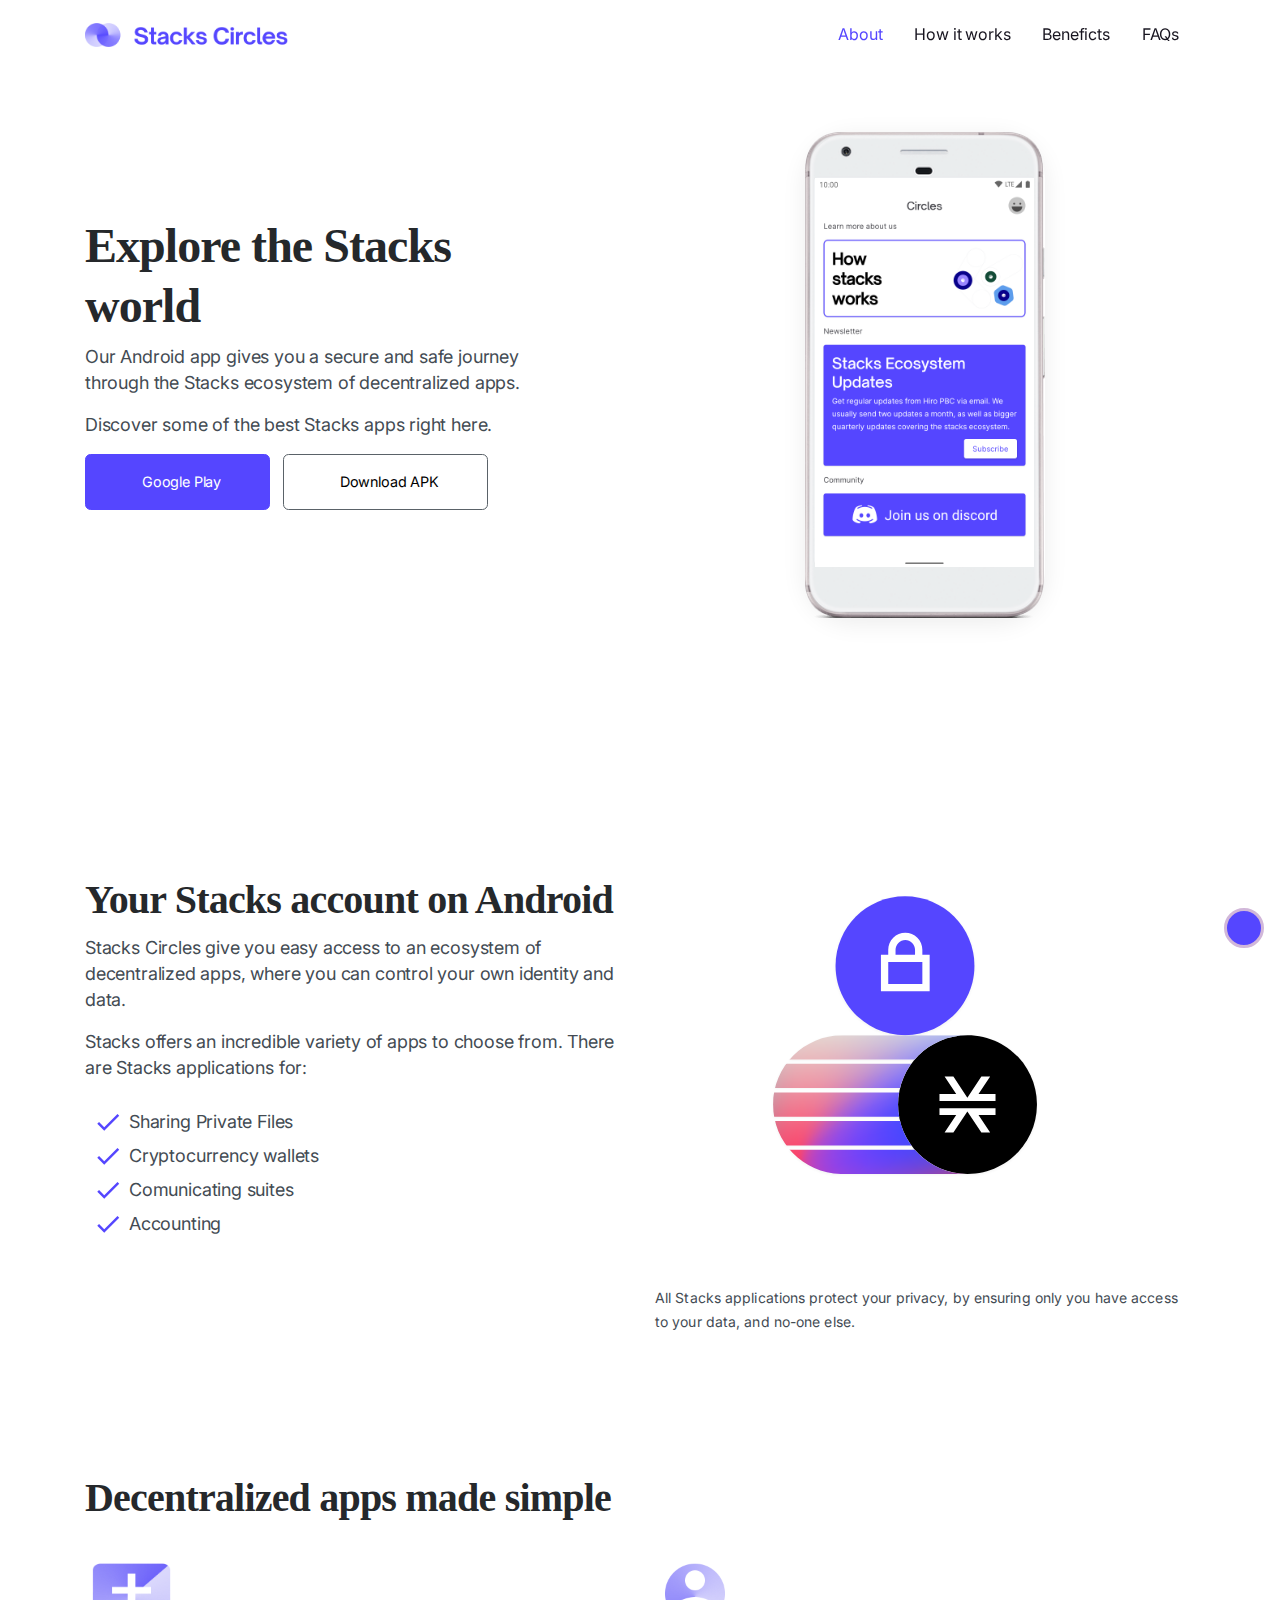
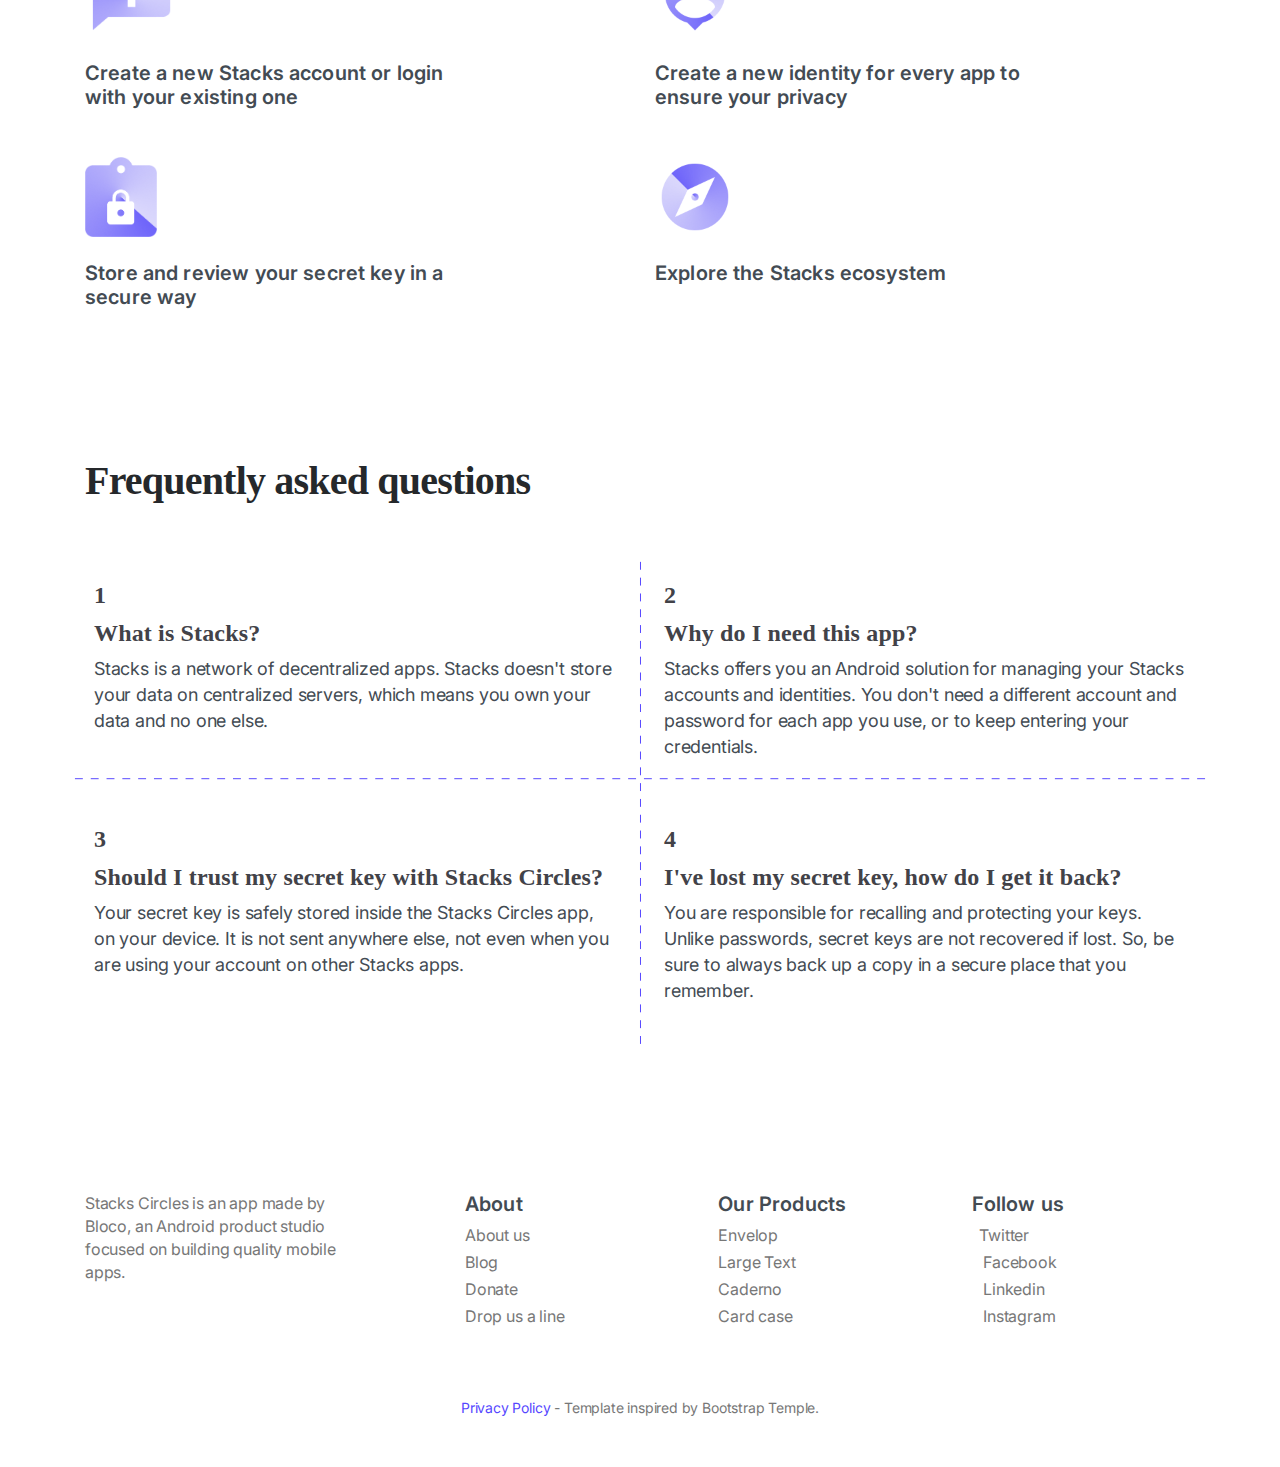
==== index.html @ b4b996fc "PR review" ====
<!DOCTYPE html>
<html>

<head>
  <meta charset="utf-8">
  <meta http-equiv="X-UA-Compatible" content="IE=edge">
  <title>Stacks Circles Android</title>
  <meta name="description" content="">
  <meta name="viewport" content="width=device-width, initial-scale=1">
  <meta name="robots" content="all,follow">

  <meta property="og:image" content="https://circles.bloco.io/img/icon.png">

  <!-- Bootstrap CSS-->
  <link rel="stylesheet" href="vendor/bootstrap/css/bootstrap.min.css">
  <!-- Fonts-->
  <link rel="stylesheet" media="screen" href="https://fontlibrary.org//face/open-sauce-one" type="text/css"/> 
  <link rel="stylesheet" href="https://fonts.googleapis.com/css?family=Inter:400,600,800&amp;display=swap">
  <!-- Device Mockup-->
  <link rel="stylesheet" href="css/device-mockups.css">
  <!-- theme stylesheet-->
  <link rel="stylesheet" href="css/style.violet.css" id="theme-stylesheet">
  <!-- Custom stylesheet - for your changes-->
  <link rel="stylesheet" href="css/custom.css">
  <!-- Favicon-->
  <link rel="shortcut icon" href="img/favicon.png">
  <!-- Tweaks for older IEs-->
  <!--[if lt IE 9]>
        <script src="https://oss.maxcdn.com/html5shiv/3.7.3/html5shiv.min.js"></script>
        <script src="https://oss.maxcdn.com/respond/1.4.2/respond.min.js"></script><![endif]-->
</head>

<body>
  <!-- navbar-->
  <header class="header">
    <nav class="navbar navbar-expand-lg fixed-top">
      <div class="container"><a class="navbar-brand" href="#"><img src="img/logo.png" alt="" width="220"></a>
        <button class="navbar-toggler navbar-toggler-right" type="button" data-toggle="collapse"
          data-target="#navbarSupportedContent" aria-controls="navbarSupportedContent" aria-expanded="false"
          aria-label="Toggle navigation"><i class="fas fa-bars"></i></button>
        <div class="collapse navbar-collapse" id="navbarSupportedContent">
          <ul class="navbar-nav ml-auto">
            <li class="nav-item"><a class="nav-link link-scroll active" href="#about">About<span
                  class="sr-only">(current)</span></a></li>
            <li class="nav-item"><a class="nav-link link-scroll" href="#how-it-works">How it works</a></li>
            <li class="nav-item"><a class="nav-link link-scroll" href="#benefits">Beneficts</a></li>
            <li class="nav-item"><a class="nav-link link-scroll" href="#faqs">FAQs</a></li>
          </ul>
        </div>
      </div>
    </nav>
  </header>
  <!-- Hero Section-->
  <section class="hero bg-top" id="about">
    <div class="container">
      <div class="row py-5">
        <div class="col-lg-5 align-self-center">
          <h1>Explore the Stacks world</h1>
          <p>Our Android app gives you a secure and safe journey through the Stacks ecosystem of decentralized apps.</p>
          <p>Discover some of the best Stacks apps right here.</p>
          <ul class="list-inline mb-3">
            <li class="list-inline-item mb-2">
              <a class="btn btn-primary btn-lg px-5" href="https://play.google.com/store/apps/details?id=io.bloco.circles"> <i class="fab fa-google-play mr-2"></i>Google Play</a>
            </li>
            <li class="list-inline-item mb-2">
              <a class="btn btn-secondary btn-lg px-5" href="https://github.com/blocoio/stacks-circles-app/releases"> <i class="fab fa-android mr-2"></i>Download APK</a>
            </li>
          </ul>
        </div>
        <div class="col-lg-6 ml-auto">
          <div class="device-wrapper mx-auto">
            <div class="device shadow" data-device="Pixel" data-orientation="portrait" data-color="white">
              <div class="screen">
                <img class="img-fluid" src="img/circles-screenshot.png" alt="App Screenshot">
              </div>
            </div>
          </div>
        </div>
      </div>
    </div>
  </section>
  <section class="bg-center" id="how-it-works">
    <div class="container">
      <div class="row align-items-center">
        <div class="col-lg-6">
          <h2>Your Stacks account on Android</h2>
          <p><a class="bodyLink" href="https://www.stacks.co/">Stacks</a> Circles give you easy access to an ecosystem of decentralized apps, where you can control your own identity and data.</p> 
          <p>Stacks offers an incredible variety of apps to choose from. There are Stacks applications for:</p>
          <ul class="list-check px-2 py-2">
            <li>Sharing Private Files</li>
            <li>Cryptocurrency wallets</li>
            <li>Comunicating suites</li>
            <li>Accounting</li>
          </ul>
        </div>
        <div class="col-lg-6 mb-5 mb-lg-0">
          <img src="img/metaverse-stacks.svg" alt="stacks ecosystem" class="stacks-metaverse">
          <p class="body3">All Stacks applications protect your privacy, by ensuring only you have access to your data, and no-one else.</p>
        </div>
      </div>
    </div>
  </section>
  <section class="bg-center" id="benefits">
    <div class="container">
      <div class="row align-items-center">
        <div class="col-lg-6 mb-5 mb-lg-0">
          <h2>Decentralized apps made simple</h2>
        </div>
      </div>
      <div class="row">
        <div class="col mb-4 mb-lg-0">
          <img src="img/add_account.png" alt="stacks ecosystem" height="80" class="mt-4">
          <h4 class="w-75 my-4 h5">Create a new Stacks account or login with your existing one</h4>
        </div>
        <div class="col mb-4 mb-lg-0">
          <img src="img/person_pin.png" alt="stacks ecosystem" height="80" class="mt-4">
          <h4 class="w-75 my-4 h5">Create a new identity for every app to ensure your privacy</h4>
        </div>
      </div>
      <div class="row">
        <div class="col mb-4 mb-lg-0">
          <img src="img/store.png" alt="stacks ecosystem" height="80" class="mt-4">
          <h4 class="w-75 my-4 h5">Store and review your secret key in a secure way</h4>
        </div>
        <div class="col mb-4 mb-lg-0">
          <img src="img/explore.png" alt="stacks ecosystem" height="80" class="mt-4">
          <h4 class="w-75 my-4 h5">Explore the Stacks ecosystem</h4>
        </div>
      </div>
    </div>
  </section>
  <section class="bg-center" id="faqs">
    <div class="container">
      <div class="row">
        <div class="col col-12">
          <h2 class="how-it-works__title mb-5">Frequently asked questions</h2>
        </div>
        <div class="how-it-works__text-container col-12">
          <div class="row">
            <div class="col-12 col-md-6  px-4 my-4">
              <h5 class="h4">1</h5>
              <h4>What is Stacks?</h4>
              <p>Stacks is a network of decentralized apps. Stacks doesn't store your data on centralized servers, which means you own your data and no one else.</p>
            </div>
            <div class="col-12 col-md-6 px-4 my-4">
              <h5 class="h4">2</h5>
              <h4>Why do I need this app?</h4>
              <p>Stacks offers you an Android solution for managing your Stacks accounts and identities. You don't need a different account and password for each app you use, or to keep entering your credentials.</p>
            </div>
            <div class="col-12 col-md-6 px-4 my-4">
              <h5 class="h4">3</h5>
              <h4>Should I trust my secret key with Stacks Circles?</h4>
              <p>Your secret key is safely stored inside the Stacks Circles app, on your device. It is not sent anywhere else, not even when you are using your account on other Stacks apps.</p>
            </div>
            <div class="col-12 col-md-6 px-4 my-4">
              <h5 class="h4">4</h5>
              <h4>I've lost my secret key, how do I get it back?</h4>
              <p> You are responsible for recalling and protecting your keys. Unlike passwords, secret keys are not recovered if lost. So, be sure to always back up a copy in a secure place that you remember.</p>
            </div>
          </div>
        </div>
      </div>
    </div>
  </section>

  <a class="scropll-top-btn" id="scrollTop" href="#"><i class="fas fa-long-arrow-alt-up"></i></a>

  <footer class="position-relative mt-5" id="contacts">
    <div class="container section-padding-y">
      <div class="row">
        <div class="col-12 col-md-3 mb-4 mb-lg-0">
          <p class="text-muted">Stacks Circles is an app made by Bloco, an Android product studio focused on building quality mobile apps.</p>
        </div>
        <div class="col-12 col-md offset-md-1 mb-4 mb-lg-0">
          <h3 class="h5 mb-2">About</h3>
          <div class="d-flex">
            <ul class="list-unstyled d-inline-block mr-4 mb-0">
              <li class="mb-1"><a class="footer-link" href="https://www.bloco.io">About us</a></li>
              <li class="mb-1"><a class="footer-link" href="https://www.bloco.io/blog">Blog</a></li>
              <li class="mb-1"><a class="footer-link" href="https://commerce.coinbase.com/checkout/43192612-1a84-4f79-8b2c-e8e9d4655c40">Donate</a></li>
              <li class="mb-1"><a class="footer-link" href="mailto:hello@bloco.io">Drop us a line</a></li>
            </ul>
          </div>
        </div>
        <div class="col-12 col-md mb-4 mb-lg-0">
          <h3 class="h5 mb-2">Our Products</h3>
          <div class="d-flex">
            <ul class="list-unstyled d-inline-block mr-4 mb-0">
              <li class="mb-1"><a class="footer-link" href="https://envelop.app/">Envelop</a></li>
              <li class="mb-1"><a class="footer-link" href="https://play.google.com/store/apps/details?id=io.bloco.largetext">Large Text</a></li>
              <li class="mb-1"><a class="footer-link" href="https://play.google.com/store/apps/details?id=com.cadernoapp">Caderno</a></li>
              <li class="mb-1"><a class="footer-link" href="https://play.google.com/store/apps/details?id=io.bloco.cardcase">Card case</a></li>
            </ul>
          </div>
        </div>
        <div class="col-12 col-md mb-4 mb-lg-0">
          <h3 class="h5 mb-2">Follow us</h3>
          <div class="d-flex">
            <ul class="list-unstyled mr-4 mb-0">
              <li class="mb-1"><a class="footer-link" href="https://twitter.com/blocoio"><i class="fab fa-twitter"></i>&nbsp;&nbsp;Twitter</a></li>
              <li class="mb-1"><a class="footer-link" href="https://www.facebook.com/bloco.io"><i class="fab fa-facebook"></i>&nbsp;&nbsp;&nbsp;Facebook</a></li>
              <li class="mb-1"><a class="footer-link" href="https://www.linkedin.com/company/bloco/"><i class="fab fa-linkedin"></i>&nbsp;&nbsp;&nbsp;Linkedin</a></li>
              <li class="mb-1"><a class="footer-link" href="https://www.instagram.com/bloco.io/"><i class="fab fa-instagram"></i>&nbsp;&nbsp;&nbsp;Instagram</a></li>
            </ul>
          </div>
        </div>
      </div>
    </div>
    <div class="copyrights">
      <div class="container text-center py-4">
        <p class="mb-0 text-muted text-sm">
          <a href="privacy">Privacy Policy</a> - Template inspired by <a
            href="https://bootstraptemple.com" class="text-reset">Bootstrap Temple</a>.
          </p>
      </div>
    </div>
  </footer>
  <!-- JavaScript files-->
  <script src="vendor/jquery/jquery.min.js"></script>
  <script src="vendor/bootstrap/js/bootstrap.bundle.min.js"></script>
  <script src="vendor/owl.carousel2/owl.carousel.min.js"></script>
  <script src="vendor/modal-video/js/modal-video.js"></script>
  <script src="js/front.js"></script>
  <!-- FontAwesome CSS - loading as last, so it doesn't block rendering-->
  <link rel="stylesheet" href="https://use.fontawesome.com/releases/v5.7.1/css/all.css"
    integrity="sha384-fnmOCqbTlWIlj8LyTjo7mOUStjsKC4pOpQbqyi7RrhN7udi9RwhKkMHpvLbHG9Sr" crossorigin="anonymous">
</body>

</html>
---- css/device-mockups.css ----
/*!
 * html5-device-mockups (https://github.com/pixelsign/html5-device-mockups)
 * Copyright 2013 - 2018 pixelsign
 * Licensed under MIT (https://github.com/pixelsign/html5-device-mockups/blob/master/LICENSE.txt)
 * Last Build: Thu Dec 20 2018 14:05:50
 */
.device-wrapper {
  max-width: 300px;
  width: 100%; }

.device {
  position: relative;
  background-size: cover; }
  .device::after {
    position: absolute;
    background-size: cover;
    width: 100%;
    height: 100%;
    pointer-events: none; }
  .device .screen {
    position: absolute;
    background-size: cover;
    pointer-events: auto; }
  .device .button {
    position: absolute;
    cursor: pointer; }



.device[data-device="Pixel"][data-orientation="portrait"][data-color="white"] {
  padding-bottom: 202.620087336%; }
  .device[data-device="Pixel"][data-orientation="portrait"][data-color="white"] .screen {
    top: 9.6982758621%;
    left: 4.3668122271%;
    width: 90.3930131004%;
    height: 78.6637931034%; }
  .device[data-device="Pixel"][data-orientation="portrait"][data-color="white"]::after {
    content: '';
    background-image: url(../img/device-mockups/Pixel/portrait_white.png);
    z-index: -1; }
  .device[data-device="Pixel"][data-orientation="portrait"][data-color="white"] .button {
    top: 90.5172413793%;
    left: 44.9781659389%;
    width: 11.3537117904%;
    height: 4.3103448276%; }

.device[data-device="Pixel"][data-orientation="portrait"][data-color="black"] {
  padding-bottom: 202.620087336%; }
  .device[data-device="Pixel"][data-orientation="portrait"][data-color="black"] .screen {
    top: 9.6982758621%;
    left: 4.3668122271%;
    width: 90.3930131004%;
    height: 78.6637931034%; }
  .device[data-device="Pixel"][data-orientation="portrait"][data-color="black"]::after {
    content: '';
    background-image: url(../img/device-mockups/Pixel/portrait_black.png);
    z-index: -1; }
  .device[data-device="Pixel"][data-orientation="portrait"][data-color="black"] .button {
    top: 90.5172413793%;
    left: 44.9781659389%;
    width: 11.3537117904%;
    height: 4.3103448276%; }
---- css/style.violet.css ----
/*
=========================================
=========================================

   Nova | Bootstrap app landing

=========================================
========================================= */
/*
* ===================================================
*    Custom Bootstrapious Utils
* ===================================================
*/
/*
   Icons
   ------------------------
*/
.icon-sm {
  width: 40px !important;
  height: 40px !important;
}

.icon-md {
  width: 60px !important;
  height: 60px !important;
}

.icon-lg {
  width: 80px !important;
  height: 80px !important;
}

.icon-xl {
  width: 120px !important;
  height: 120px !important;
}

/*
   Text utils
   ------------------------
*/
.text-uppercase {
  text-transform: uppercase;
  letter-spacing: 0.1em;
  letter-spacing: .1em;
}

.text-sm {
  font-size: 0.875rem;
}

.text-base {
  font-size: 1rem;
}

.text-lg {
  font-size: 1.25rem;
}

.text-shadow {
  text-shadow: 2px 2px 2px rgba(0, 0, 0, 0.1);
}

.text-shadow-primary {
  text-shadow: 2px 2px 2px rgba(144, 85, 162, 0.1);
}

.text-decoration-underline {
  text-decoration: underline;
}

.text-inherit {
  color: inherit;
}

/*
    Rounded corners - lg, sm
   ------------------------
*/
.rounded-lg {
  border-radius: 0.85rem !important;
}

.rounded-sm {
  border-radius: 0.2rem;
}

.rounded-xl {
  border-radius: 10rem;
}

/*
    Responsive borders - border-[breakpoint]
   ------------------------
*/
/*
    Opacity helpers - .opacity-[1-9]
    ------------------------
*/
.opacity-1 {
  opacity: 0.1;
}

.opacity-2 {
  opacity: 0.2;
}

.opacity-3 {
  opacity: 0.3;
}

.opacity-4 {
  opacity: 0.4;
}

.opacity-5 {
  opacity: 0.5;
}

.opacity-6 {
  opacity: 0.6;
}

.opacity-7 {
  opacity: 0.7;
}

.opacity-8 {
  opacity: 0.8;
}

.opacity-9 {
  opacity: 0.9;
}

.opacity-10 {
  opacity: 1;
}

/*
    Z-index helpers - .z-index-[10-50]
    ------------------------
*/
.z-index-10 {
  z-index: 10;
}

.z-index-20 {
  z-index: 20;
}

.z-index-30 {
  z-index: 30;
}

.z-index-40 {
  z-index: 40;
}

.z-index-50 {
  z-index: 50;
}

/*
     Letter spacing helpers - .letter-spacing-[0-5]
    ------------------------
*/
.letter-spacing-0 {
  letter-spacing: 0 !important;
}

.letter-spacing-1 {
  letter-spacing: 0.1em;
}

.letter-spacing-2 {
  letter-spacing: 0.2em;
}

.letter-spacing-3 {
  letter-spacing: 0.3em;
}

.letter-spacing-4 {
  letter-spacing: 0.4em;
}

.letter-spacing-5 {
  letter-spacing: 0.5em;
}

/*
     Colours and backgrounds
    ------------------------
*/
.text-hover-primary {
  transition: all 0.2s ease-in-out;
}

.text-hover-primary:focus, .text-hover-primary:hover {
  color: #5546FF !important;
}

a.text-hover-primary {
  transition: all 0.2s ease-in-out;
}

a.text-hover-primary:focus, a.text-hover-primary:hover {
  color: #5546FF !important;
}

.bg-primary-light {
  background-color: #f2ebf4;
}

.border-primary {
  border-color: #5546FF !important;
}

.text-hover-secondary {
  transition: all 0.2s ease-in-out;
}

.text-hover-secondary:focus, .text-hover-secondary:hover {
  color: #6c757d !important;
}

a.text-hover-secondary {
  transition: all 0.2s ease-in-out;
}

a.text-hover-secondary:focus, a.text-hover-secondary:hover {
  color: #6c757d !important;
}

.bg-secondary-light {
  background-color: #edeeef;
}

.border-secondary {
  border-color: #6c757d !important;
}

.text-hover-success {
  transition: all 0.2s ease-in-out;
}

.text-hover-success:focus, .text-hover-success:hover {
  color: #28a745 !important;
}

a.text-hover-success {
  transition: all 0.2s ease-in-out;
}

a.text-hover-success:focus, a.text-hover-success:hover {
  color: #28a745 !important;
}

.bg-success-light {
  background-color: #e5f4e9;
}

.border-success {
  border-color: #28a745 !important;
}

.text-hover-info {
  transition: all 0.2s ease-in-out;
}

.text-hover-info:focus, .text-hover-info:hover {
  color: #17a2b8 !important;
}

a.text-hover-info {
  transition: all 0.2s ease-in-out;
}

a.text-hover-info:focus, a.text-hover-info:hover {
  color: #17a2b8 !important;
}

.bg-info-light {
  background-color: #e3f4f6;
}

.border-info {
  border-color: #17a2b8 !important;
}

.text-hover-warning {
  transition: all 0.2s ease-in-out;
}

.text-hover-warning:focus, .text-hover-warning:hover {
  color: #ffc107 !important;
}

a.text-hover-warning {
  transition: all 0.2s ease-in-out;
}

a.text-hover-warning:focus, a.text-hover-warning:hover {
  color: #ffc107 !important;
}

.bg-warning-light {
  background-color: #fff8e1;
}

.border-warning {
  border-color: #ffc107 !important;
}

.text-hover-danger {
  transition: all 0.2s ease-in-out;
}

.text-hover-danger:focus, .text-hover-danger:hover {
  color: #dc3545 !important;
}

a.text-hover-danger {
  transition: all 0.2s ease-in-out;
}

a.text-hover-danger:focus, a.text-hover-danger:hover {
  color: #dc3545 !important;
}

.bg-danger-light {
  background-color: #fbe7e9;
}

.border-danger {
  border-color: #dc3545 !important;
}

.text-hover-light {
  transition: all 0.2s ease-in-out;
}

.text-hover-light:focus, .text-hover-light:hover {
  color: #F7FAFF !important;
}

a.text-hover-light {
  transition: all 0.2s ease-in-out;
}

a.text-hover-light:focus, a.text-hover-light:hover {
  color: #F7FAFF !important;
}

.bg-light-light {
  background-color: #fefeff;
}

.border-light {
  border-color: #F7FAFF !important;
}

.text-hover-dark {
  transition: all 0.2s ease-in-out;
}

.text-hover-dark:focus, .text-hover-dark:hover {
  color: #343a40 !important;
}

a.text-hover-dark {
  transition: all 0.2s ease-in-out;
}

a.text-hover-dark:focus, a.text-hover-dark:hover {
  color: #343a40 !important;
}

.bg-dark-light {
  background-color: #e7e7e8;
}

.border-dark {
  border-color: #343a40 !important;
}

.bg-gray-100 {
  background: #F7FAFF !important;
}

.text-gray-100 {
  color: #F7FAFF;
}

.bg-gray-200 {
  background: #e9ecef !important;
}

.text-gray-200 {
  color: #e9ecef;
}

.bg-gray-300 {
  background: #dee2e6 !important;
}

.text-gray-300 {
  color: #dee2e6;
}

.bg-gray-400 {
  background: #ced4da !important;
}

.text-gray-400 {
  color: #ced4da;
}

.bg-gray-500 {
  background: #adb5bd !important;
}

.text-gray-500 {
  color: #adb5bd;
}

.bg-gray-600 {
  background: #6c757d !important;
}

.text-gray-600 {
  color: #6c757d;
}

.bg-gray-700 {
  background: #495057 !important;
}

.text-gray-700 {
  color: #495057;
}

.bg-gray-800 {
  background: #343a40 !important;
}

.text-gray-800 {
  color: #343a40;
}

.bg-gray-900 {
  background: #212529 !important;
}

.text-gray-900 {
  color: #212529;
}

.badge-primary-light {
  color: #5546FF;
  background-color: #f2ebf4;
}

.badge-secondary-light {
  color: #6c757d;
  background-color: #edeeef;
}

.badge-success-light {
  color: #28a745;
  background-color: #e5f4e9;
}

.badge-info-light {
  color: #17a2b8;
  background-color: #e3f4f6;
}

.badge-warning-light {
  color: #ffc107;
  background-color: #fff8e1;
}

.badge-danger-light {
  color: #dc3545;
  background-color: #fbe7e9;
}

.badge-light-light {
  color: #F7FAFF;
  background-color: #fefeff;
}

.badge-dark-light {
  color: #343a40;
  background-color: #e7e7e8;
}

/*
     Transparent overlays
    ------------------------
*/
.overlay-content {
  position: relative;
  z-index: 20;
}

@media (min-width: 576px) {
  .light-overlay-sm,
  .overlay-hover-light-sm {
    position: relative;
  }
  .light-overlay-sm::after,
  .overlay-hover-light-sm::after {
    position: absolute;
    top: 0;
    left: 0;
    width: 100%;
    height: 100%;
    content: ' ';
    background: #fff;
  }
}

@media (min-width: 576px) {
  .overlay-hover-light-sm::after {
    transition: opacity 0.15s linear;
    opacity: 0;
  }
}

@media (min-width: 576px) {
  .light-overlay-sm::after,
  .overlay-hover-light-sm:hover::after {
    opacity: .4;
  }
}

@media (min-width: 576px) {
  .light-overlay-sm-0::after,
  .overlay-hover-light-sm-0:hover::after {
    display: none;
  }
}

.dark-overlay-sm {
  position: relative;
}

@media (min-width: 576px) {
  .dark-overlay-sm::after {
    position: absolute;
    top: 0;
    left: 0;
    width: 100%;
    height: 100%;
    content: ' ';
    opacity: .4;
    background: #000;
  }
}

@media (min-width: 576px) {
  .dark-overlay-sm-0::after {
    display: none;
  }
}

@media (min-width: 768px) {
  .light-overlay-md,
  .overlay-hover-light-md {
    position: relative;
  }
  .light-overlay-md::after,
  .overlay-hover-light-md::after {
    position: absolute;
    top: 0;
    left: 0;
    width: 100%;
    height: 100%;
    content: ' ';
    background: #fff;
  }
}

@media (min-width: 768px) {
  .overlay-hover-light-md::after {
    transition: opacity 0.15s linear;
    opacity: 0;
  }
}

@media (min-width: 768px) {
  .light-overlay-md::after,
  .overlay-hover-light-md:hover::after {
    opacity: .4;
  }
}

@media (min-width: 768px) {
  .light-overlay-md-0::after,
  .overlay-hover-light-md-0:hover::after {
    display: none;
  }
}

.dark-overlay-md {
  position: relative;
}

@media (min-width: 768px) {
  .dark-overlay-md::after {
    position: absolute;
    top: 0;
    left: 0;
    width: 100%;
    height: 100%;
    content: ' ';
    opacity: .4;
    background: #000;
  }
}

@media (min-width: 768px) {
  .dark-overlay-md-0::after {
    display: none;
  }
}

@media (min-width: 992px) {
  .light-overlay-lg,
  .overlay-hover-light-lg {
    position: relative;
  }
  .light-overlay-lg::after,
  .overlay-hover-light-lg::after {
    position: absolute;
    top: 0;
    left: 0;
    width: 100%;
    height: 100%;
    content: ' ';
    background: #fff;
  }
}

@media (min-width: 992px) {
  .overlay-hover-light-lg::after {
    transition: opacity 0.15s linear;
    opacity: 0;
  }
}

@media (min-width: 992px) {
  .light-overlay-lg::after,
  .overlay-hover-light-lg:hover::after {
    opacity: .4;
  }
}

@media (min-width: 992px) {
  .light-overlay-lg-0::after,
  .overlay-hover-light-lg-0:hover::after {
    display: none;
  }
}

.dark-overlay-lg {
  position: relative;
}

@media (min-width: 992px) {
  .dark-overlay-lg::after {
    position: absolute;
    top: 0;
    left: 0;
    width: 100%;
    height: 100%;
    content: ' ';
    opacity: .4;
    background: #000;
  }
}

@media (min-width: 992px) {
  .dark-overlay-lg-0::after {
    display: none;
  }
}

@media (min-width: 1200px) {
  .light-overlay-xl,
  .overlay-hover-light-xl {
    position: relative;
  }
  .light-overlay-xl::after,
  .overlay-hover-light-xl::after {
    position: absolute;
    top: 0;
    left: 0;
    width: 100%;
    height: 100%;
    content: ' ';
    background: #fff;
  }
}

@media (min-width: 1200px) {
  .overlay-hover-light-xl::after {
    transition: opacity 0.15s linear;
    opacity: 0;
  }
}

@media (min-width: 1200px) {
  .light-overlay-xl::after,
  .overlay-hover-light-xl:hover::after {
    opacity: .4;
  }
}

@media (min-width: 1200px) {
  .light-overlay-xl-0::after,
  .overlay-hover-light-xl-0:hover::after {
    display: none;
  }
}

.dark-overlay-xl {
  position: relative;
}

@media (min-width: 1200px) {
  .dark-overlay-xl::after {
    position: absolute;
    top: 0;
    left: 0;
    width: 100%;
    height: 100%;
    content: ' ';
    opacity: .4;
    background: #000;
  }
}

@media (min-width: 1200px) {
  .dark-overlay-xl-0::after {
    display: none;
  }
}

.light-overlay,
.overlay-hover-light {
  position: relative;
}

.light-overlay::after,
.overlay-hover-light::after {
  position: absolute;
  top: 0;
  left: 0;
  width: 100%;
  height: 100%;
  content: ' ';
  background: #fff;
}

.overlay-hover-light::after {
  transition: opacity 0.15s linear;
  opacity: 0;
}

.light-overlay::after,
.overlay-hover-light:hover::after {
  opacity: .4;
}

.light-overlay-0::after,
.overlay-hover-light-0:hover::after {
  display: none;
}

.dark-overlay {
  position: relative;
}

.dark-overlay::after {
  position: absolute;
  top: 0;
  left: 0;
  width: 100%;
  height: 100%;
  content: ' ';
  opacity: .4;
  background: #000;
}

.dark-overlay-0::after {
  display: none;
}

/*
     Other
    ------------------------
*/
.overflow-visible {
  overflow: visible !important;
}

.shadow-0 {
  box-shadow: none !important;
}

.text-small {
  font-size: 0.85rem !important;
}

.text-lg {
  font-size: 3.5rem !important;
}

.text-gray {
  color: #b4b4b4 !important;
}

.text-muted {
  color: #777 !important;
}

.border-gray {
  border-color: #eee !important;
}

.index-forward {
  z-index: 99;
  position: relative;
}

.bg-cover {
  background-size: cover !important;
}

.bg-center {
  margin-bottom: 50px;
}

.bg-top {
  background-position: top center !important;
}

.bg-bottom {
  background-position: bottom center !important;
}

.line-height-sm {
  line-height: 1.3 !important;
}

.dotted-separator {
  border-top: 2px dotted rgba(0, 0, 0, 0.2);
}

.font-weight-light {
  font-weight: 400 !important;
}

.font-weight-normal {
  font-weight: 600 !important;
}

.font-weight-bold {
  font-weight: 800 !important;
}

.accordion .card {
  border: none;
}

.accordion .card-header {
  background: #fff;
  border: none;
}

.accordion .card .btn-link {
  width: 100%;
  text-decoration: none;
  color: #333;
  text-align: left;
}

.accordion .card .btn-link:focus {
  box-shadow: none;
}

.border-md {
  border-width: 2px !important;
}

.border-lg {
  border-width: 4px !important;
}

.lined {
  display: inline-block;
  position: relative;
  padding-bottom: 0.7rem;
}

.lined::before {
  content: '';
  display: block;
  position: absolute;
  bottom: 0;
  left: 0;
  width: 3rem;
  height: 2px;
  background: #5546FF;
}

.lined::after {
  content: '';
  display: block;
  position: absolute;
  bottom: 0;
  left: 3.3rem;
  width: 0.7rem;
  height: 2px;
  background: #5546FF;
}

.lined-center::before {
  left: calc(50% - 1.65rem);
}

.lined-center::after {
  left: calc(50% + 1.65rem);
}

input.text-white::-webkit-input-placeholder {
  color: #fff;
}

input.text-white::-moz-placeholder {
  color: #fff;
}

input.text-white:-ms-input-placeholder {
  color: #fff;
}

input.text-white::-ms-input-placeholder {
  color: #fff;
}

input.text-white::placeholder {
  color: #fff;
}

.bg-none {
  background: none !important;
}

.text-shadow {
  text-transform: 1px 1px 0 rgba(0, 0, 0, 0.3);
}

/*
* ===================================================
*    Custom Orion Icons
* ===================================================
*/
.svg-icon {
  width: 32px;
  height: 32px;
  vertical-align: text-bottom;
  stroke: currentColor;
  stroke-width: 3;
  --layer1: currentColor;
  --layer2: currentColor;
  --layer3: currentColor;
}

.svg-icon.svg-icon-light {
  stroke-width: 2;
}

.svg-icon.svg-icon-heavy {
  stroke-width: 4;
}

.svg-icon-big {
  width: 64px;
  height: 64px;
}

/*
*
* =====================
* GENERAL
* =====================
*
*/
.text-small {
  font-size: 0.9rem !important;
}

section {
  position: relative;
  padding: 2.5rem 0;
}

.section-padding {
  padding: 2.5rem 0;
}

.section-padding-y {
  padding-top: 2.5rem;
  padding-bottom: 2.5rem;
}

.navbar {
  transition: all 0.3s;
  padding-top: 1.5rem !important;
  padding-bottom: 1.5rem !important;
}

.navbar.active {
  background: #fff;
  padding-top: 1rem !important;
  padding-bottom: 1rem !important;
}

@media (max-width: 991.98px) {
  .navbar {
    background: #fff;
    padding-top: 1rem !important;
    padding-bottom: 1rem !important;
  }
}

.navbar-toggler {
  color: #17141f;
}

.testimonial-img {
  width: 100px;
  height: 100px;
  border-radius: 50%;
  position: absolute;
  top: calc(-3rem - 50px);
  left: calc(50% - 50px);
}

.testimonial-img::after {
  content: '\f10e';
  width: 40px;
  height: 40px;
  border-radius: 50%;
  background: #5546FF;
  border: 3px solid #fff;
  display: block;
  position: absolute;
  bottom: 0;
  right: 0;
  font-family: 'Font Awesome\ 5 Free';
  font-weight: 900;
  color: #fff;
  text-align: center;
  line-height: 35px;
  font-size: 0.8rem;
}

.footer-link {
  color: #777;
  transition: all 0.3s;
}

.footer-link:hover, .footer-link:focus {
  color: #5546FF;
  text-decoration: none;
}

.list-check {
  list-style: none;
  padding-left: 0;
}

.list-check li {
  position: relative;
  padding: 0.25rem 0 0.25rem 2.25rem;
}

.list-check li::before {
  content: '';
  background-image: url('../img/check.svg');
  background-size: contain;
  display: block;
  position: absolute;
  left: 0;
  top: 50%;
  height: 30px;
  width: 30px;
  -webkit-transform: translateY(-50%);
  transform: translateY(-50%);
}

.social-link {
  width: 40px;
  height: 40px;
  border-radius: 50%;
  border: 2px solid #ddd;
  display: -ms-flexbox;
  display: flex;
  -ms-flex-align: center;
  align-items: center;
  -ms-flex-pack: center;
  justify-content: center;
  color: #aaa;
  transition: all 0.3s;
}

.social-link:hover, .social-link:focus {
  background: #5546FF;
  color: #fff;
  text-decoration: none;
  border-color: #5546FF;
}

.scropll-top-btn {
  width: 40px;
  height: 40px;
  border-radius: 50%;
  background: #5546FF;
  border: 3px solid #d1b7d9;
  display: -ms-flexbox;
  display: flex;
  -ms-flex-align: center;
  align-items: center;
  -ms-flex-pack: center;
  justify-content: center;
  position: fixed;
  bottom: -3rem;
  right: 1rem;
  z-index: 999;
  color: #fff;
  transition: all 0.4s;
}

.scropll-top-btn.active {
  bottom: 1rem;
}

.scropll-top-btn:hover, .scropll-top-btn:focus {
  color: #fff;
  text-decoration: none;
  background: #724381;
}

.device-wrapper {
  z-index: 999;
  position: relative;
}

.device {
  border-radius: 3rem;
}

.device .screen {
  overflow: hidden;
}

.device[data-device=iPhoneX][data-orientation=portrait][data-color=black] {
  padding-bottom: 202.898072%;
}

.device[data-device=iPhoneX][data-orientation=portrait][data-color=black] .screen {
  top: 2.185596%;
  left: 5.5%;
  width: 90.225895%;
  height: 93.628809%;
}

.owl-carousel .owl-dots {
  margin-top: 0 !important;
}

.owl-carousel .owl-dots .owl-dot span {
  margin: 0 0.35rem !important;
}

.owl-carousel .owl-dots .owl-dot.active span {
  background: #5546FF;
}

/*

=====================
STYLE SWITCHER FOR DEMO
=====================

*/
#style-switch-button {
  position: fixed;
  top: 120px;
  left: 0px;
  border-radius: 0;
  z-index: 2;
}

#style-switch {
  width: 300px;
  padding: 20px;
  position: fixed;
  top: 160px;
  left: 0;
  background: #fff;
  border: solid 1px #ced4da;
  z-index: 2000;
}

#style-switch h4 {
  color: #495057;
}

/* =========================================

      THEMING OF THE BOOTSTRAP COMPONENTS

   =========================================

    1 - NAVBAR
    2 - BUTTONS
    3 - TYPE
    4 - PAGINATION
    5 - UTILITIES
    6 - FORMS
    7 - CODE
    8 - NAV
    9 - CARD
    10 - DROPDOWNS

*/
/*
 * 1. NAVBAR
 */
.navbar {
  padding: 0.5rem 1rem;
}

.navbar-brand {
  display: inline-block;
  padding-top: 0.3125rem;
  padding-bottom: 0.3125rem;
  margin-right: 1rem;
  font-size: 1.25rem;
}

.navbar-toggler {
  padding: 0.25rem 0.75rem;
  font-size: 1.25rem;
  line-height: 1;
  border: 1px solid transparent;
  border-radius: 0.25rem;
}

.navbar-light .navbar-brand {
  color: rgba(0, 0, 0, 0.9);
}

.navbar-light .navbar-brand:hover, .navbar-light .navbar-brand:focus {
  color: rgba(0, 0, 0, 0.9);
}

.navbar-light .navbar-nav .nav-link {
  color: rgba(0, 0, 0, 0.5);
}

.navbar-light .navbar-nav .nav-link:hover, .navbar-light .navbar-nav .nav-link:focus {
  color: rgba(0, 0, 0, 0.7);
}

.navbar-light .navbar-nav .nav-link.disabled {
  color: rgba(0, 0, 0, 0.3);
}

.navbar-light .navbar-nav .show > .nav-link,
.navbar-light .navbar-nav .active > .nav-link,
.navbar-light .navbar-nav .nav-link.show,
.navbar-light .navbar-nav .nav-link.active {
  color: rgba(0, 0, 0, 0.9);
}

.navbar-light .navbar-toggler {
  color: rgba(0, 0, 0, 0.5);
  border-color: rgba(0, 0, 0, 0.1);
}

.navbar-light .navbar-toggler-icon {
  background-image: url("data:image/svg+xml;charset=utf8,%3Csvg viewBox='0 0 30 30' xmlns='http://www.w3.org/2000/svg'%3E%3Cpath stroke='rgba(0, 0, 0, 0.5)' stroke-width='2' stroke-linecap='round' stroke-miterlimit='10' d='M4 7h22M4 15h22M4 23h22'/%3E%3C/svg%3E");
}

.navbar-light .navbar-text {
  color: rgba(0, 0, 0, 0.5);
}

.navbar-dark .navbar-brand {
  color: #fff;
}

.navbar-dark .navbar-brand:hover, .navbar-dark .navbar-brand:focus {
  color: #fff;
}

.navbar-dark .navbar-nav .nav-link {
  color: rgba(255, 255, 255, 0.5);
}

.navbar-dark .navbar-nav .nav-link:hover, .navbar-dark .navbar-nav .nav-link:focus {
  color: rgba(255, 255, 255, 0.75);
}

.navbar-dark .navbar-nav .nav-link.disabled {
  color: rgba(255, 255, 255, 0.25);
}

.navbar-dark .navbar-nav .show > .nav-link,
.navbar-dark .navbar-nav .active > .nav-link,
.navbar-dark .navbar-nav .nav-link.show,
.navbar-dark .navbar-nav .nav-link.active {
  color: #fff;
}

.navbar-dark .navbar-toggler {
  color: rgba(255, 255, 255, 0.5);
  border-color: rgba(255, 255, 255, 0.1);
}

.navbar-dark .navbar-toggler-icon {
  background-image: url("data:image/svg+xml;charset=utf8,%3Csvg viewBox='0 0 30 30' xmlns='http://www.w3.org/2000/svg'%3E%3Cpath stroke='rgba(255, 255, 255, 0.5)' stroke-width='2' stroke-linecap='round' stroke-miterlimit='10' d='M4 7h22M4 15h22M4 23h22'/%3E%3C/svg%3E");
}

.navbar-dark .navbar-text {
  color: rgba(255, 255, 255, 0.5);
}

/*
 * 2. BUTTONS
 */
.btn {
  font-weight: 600;
  border: 1px solid transparent;
  padding: 0.4rem 1.5rem;
  font-size: 1rem;
  line-height: 1.5;
  border-radius: 0.25rem;
  transition: color 0.15s ease-in-out, background-color 0.15s ease-in-out, border-color 0.15s ease-in-out, box-shadow 0.15s ease-in-out;
}

@media screen and (prefers-reduced-motion: reduce) {
  .btn {
    transition: none;
  }
}

.btn:focus, .btn.focus {
  box-shadow: 0 0 0 0.2rem rgba(144, 85, 162, 0.25);
}

.btn.disabled, .btn:disabled {
  opacity: 0.65;
}

.btn:not(:disabled):not(.disabled):active, .btn:not(:disabled):not(.disabled).active {
  background-image: none;
}

.btn-link {
  font-weight: 600;
  color: #5546FF;
}

.btn-link:hover {
  color: #633b70;
  text-decoration: underline;
}

.btn-link:focus, .btn-link.focus {
  text-decoration: underline;
}

.btn-link:disabled, .btn-link.disabled {
  color: #6c757d;
}

.btn-primary {
  color: #fff;
  background-color: #5546FF;
  border-color: #5546FF;
}

.btn-primary:hover {
  color: #fff;
  background-color: #7a4889;
  border-color: #724381;
}

.btn-primary:focus, .btn-primary.focus {
  box-shadow: 0 0 0 0.2rem rgba(144, 85, 162, 0.5);
}

.btn-primary.disabled, .btn-primary:disabled {
  color: #fff;
  background-color: #5546FF;
  border-color: #5546FF;
}

.btn-primary:not(:disabled):not(.disabled):active, .btn-primary:not(:disabled):not(.disabled).active,
.show > .btn-primary.dropdown-toggle {
  color: #fff;
  background-color: #724381;
  border-color: #6b3f78;
}

.btn-primary:not(:disabled):not(.disabled):active:focus, .btn-primary:not(:disabled):not(.disabled).active:focus,
.show > .btn-primary.dropdown-toggle:focus {
  box-shadow: 0 0 0 0.2rem rgba(144, 85, 162, 0.5);
}

.btn-secondary {
  color: rgb(0, 0, 0);
  background-color: #ffffff;
  border-color: #5a6268;
}

.btn-secondary:hover {
  color: #fff;
  background-color: #5a6268;
  border-color: #545b62;
}

.btn-secondary:focus, .btn-secondary.focus {
  box-shadow: 0 0 0 0.2rem rgba(108, 117, 125, 0.5);
}

.btn-secondary.disabled, .btn-secondary:disabled {
  color: #fff;
  background-color: #6c757d;
  border-color: #6c757d;
}

.btn-secondary:not(:disabled):not(.disabled):active, .btn-secondary:not(:disabled):not(.disabled).active,
.show > .btn-secondary.dropdown-toggle {
  color: #fff;
  background-color: #545b62;
  border-color: #4e555b;
}

.btn-secondary:not(:disabled):not(.disabled):active:focus, .btn-secondary:not(:disabled):not(.disabled).active:focus,
.show > .btn-secondary.dropdown-toggle:focus {
  box-shadow: 0 0 0 0.2rem rgba(108, 117, 125, 0.5);
}

.btn-success {
  color: #fff;
  background-color: #28a745;
  border-color: #28a745;
}

.btn-success:hover {
  color: #fff;
  background-color: #218838;
  border-color: #1e7e34;
}

.btn-success:focus, .btn-success.focus {
  box-shadow: 0 0 0 0.2rem rgba(40, 167, 69, 0.5);
}

.btn-success.disabled, .btn-success:disabled {
  color: #fff;
  background-color: #28a745;
  border-color: #28a745;
}

.btn-success:not(:disabled):not(.disabled):active, .btn-success:not(:disabled):not(.disabled).active,
.show > .btn-success.dropdown-toggle {
  color: #fff;
  background-color: #1e7e34;
  border-color: #1c7430;
}

.btn-success:not(:disabled):not(.disabled):active:focus, .btn-success:not(:disabled):not(.disabled).active:focus,
.show > .btn-success.dropdown-toggle:focus {
  box-shadow: 0 0 0 0.2rem rgba(40, 167, 69, 0.5);
}

.btn-info {
  color: #fff;
  background-color: #17a2b8;
  border-color: #17a2b8;
}

.btn-info:hover {
  color: #fff;
  background-color: #138496;
  border-color: #117a8b;
}

.btn-info:focus, .btn-info.focus {
  box-shadow: 0 0 0 0.2rem rgba(23, 162, 184, 0.5);
}

.btn-info.disabled, .btn-info:disabled {
  color: #fff;
  background-color: #17a2b8;
  border-color: #17a2b8;
}

.btn-info:not(:disabled):not(.disabled):active, .btn-info:not(:disabled):not(.disabled).active,
.show > .btn-info.dropdown-toggle {
  color: #fff;
  background-color: #117a8b;
  border-color: #10707f;
}

.btn-info:not(:disabled):not(.disabled):active:focus, .btn-info:not(:disabled):not(.disabled).active:focus,
.show > .btn-info.dropdown-toggle:focus {
  box-shadow: 0 0 0 0.2rem rgba(23, 162, 184, 0.5);
}

.btn-warning {
  color: #212529;
  background-color: #ffc107;
  border-color: #ffc107;
}

.btn-warning:hover {
  color: #212529;
  background-color: #e0a800;
  border-color: #d39e00;
}

.btn-warning:focus, .btn-warning.focus {
  box-shadow: 0 0 0 0.2rem rgba(255, 193, 7, 0.5);
}

.btn-warning.disabled, .btn-warning:disabled {
  color: #212529;
  background-color: #ffc107;
  border-color: #ffc107;
}

.btn-warning:not(:disabled):not(.disabled):active, .btn-warning:not(:disabled):not(.disabled).active,
.show > .btn-warning.dropdown-toggle {
  color: #212529;
  background-color: #d39e00;
  border-color: #c69500;
}

.btn-warning:not(:disabled):not(.disabled):active:focus, .btn-warning:not(:disabled):not(.disabled).active:focus,
.show > .btn-warning.dropdown-toggle:focus {
  box-shadow: 0 0 0 0.2rem rgba(255, 193, 7, 0.5);
}

.btn-danger {
  color: #fff;
  background-color: #dc3545;
  border-color: #dc3545;
}

.btn-danger:hover {
  color: #fff;
  background-color: #c82333;
  border-color: #bd2130;
}

.btn-danger:focus, .btn-danger.focus {
  box-shadow: 0 0 0 0.2rem rgba(220, 53, 69, 0.5);
}

.btn-danger.disabled, .btn-danger:disabled {
  color: #fff;
  background-color: #dc3545;
  border-color: #dc3545;
}

.btn-danger:not(:disabled):not(.disabled):active, .btn-danger:not(:disabled):not(.disabled).active,
.show > .btn-danger.dropdown-toggle {
  color: #fff;
  background-color: #bd2130;
  border-color: #b21f2d;
}

.btn-danger:not(:disabled):not(.disabled):active:focus, .btn-danger:not(:disabled):not(.disabled).active:focus,
.show > .btn-danger.dropdown-toggle:focus {
  box-shadow: 0 0 0 0.2rem rgba(220, 53, 69, 0.5);
}

.btn-light {
  color: #212529;
  background-color: #F7FAFF;
  border-color: #F7FAFF;
}

.btn-light:hover {
  color: #212529;
  background-color: #d1e2ff;
  border-color: #c4daff;
}

.btn-light:focus, .btn-light.focus {
  box-shadow: 0 0 0 0.2rem rgba(247, 250, 255, 0.5);
}

.btn-light.disabled, .btn-light:disabled {
  color: #212529;
  background-color: #F7FAFF;
  border-color: #F7FAFF;
}

.btn-light:not(:disabled):not(.disabled):active, .btn-light:not(:disabled):not(.disabled).active,
.show > .btn-light.dropdown-toggle {
  color: #212529;
  background-color: #c4daff;
  border-color: #b7d2ff;
}

.btn-light:not(:disabled):not(.disabled):active:focus, .btn-light:not(:disabled):not(.disabled).active:focus,
.show > .btn-light.dropdown-toggle:focus {
  box-shadow: 0 0 0 0.2rem rgba(247, 250, 255, 0.5);
}

.btn-dark {
  color: #fff;
  background-color: #343a40;
  border-color: #343a40;
}

.btn-dark:hover {
  color: #fff;
  background-color: #23272b;
  border-color: #1d2124;
}

.btn-dark:focus, .btn-dark.focus {
  box-shadow: 0 0 0 0.2rem rgba(52, 58, 64, 0.5);
}

.btn-dark.disabled, .btn-dark:disabled {
  color: #fff;
  background-color: #343a40;
  border-color: #343a40;
}

.btn-dark:not(:disabled):not(.disabled):active, .btn-dark:not(:disabled):not(.disabled).active,
.show > .btn-dark.dropdown-toggle {
  color: #fff;
  background-color: #1d2124;
  border-color: #171a1d;
}

.btn-dark:not(:disabled):not(.disabled):active:focus, .btn-dark:not(:disabled):not(.disabled).active:focus,
.show > .btn-dark.dropdown-toggle:focus {
  box-shadow: 0 0 0 0.2rem rgba(52, 58, 64, 0.5);
}

.btn-outline-primary {
  color: #5546FF;
  background-color: transparent;
  background-image: none;
  border-color: #5546FF;
}

.btn-outline-primary:hover {
  color: #fff;
  background-color: #5546FF;
  border-color: #5546FF;
}

.btn-outline-primary:focus, .btn-outline-primary.focus {
  box-shadow: 0 0 0 0.2rem rgba(144, 85, 162, 0.5);
}

.btn-outline-primary.disabled, .btn-outline-primary:disabled {
  color: #5546FF;
  background-color: transparent;
}

.btn-outline-primary:not(:disabled):not(.disabled):active, .btn-outline-primary:not(:disabled):not(.disabled).active,
.show > .btn-outline-primary.dropdown-toggle {
  color: #fff;
  background-color: #5546FF;
  border-color: #5546FF;
}

.btn-outline-primary:not(:disabled):not(.disabled):active:focus, .btn-outline-primary:not(:disabled):not(.disabled).active:focus,
.show > .btn-outline-primary.dropdown-toggle:focus {
  box-shadow: 0 0 0 0.2rem rgba(144, 85, 162, 0.5);
}

.btn-outline-secondary {
  color: #6c757d;
  background-color: transparent;
  background-image: none;
  border-color: #6c757d;
}

.btn-outline-secondary:hover {
  color: #fff;
  background-color: #6c757d;
  border-color: #6c757d;
}

.btn-outline-secondary:focus, .btn-outline-secondary.focus {
  box-shadow: 0 0 0 0.2rem rgba(108, 117, 125, 0.5);
}

.btn-outline-secondary.disabled, .btn-outline-secondary:disabled {
  color: #6c757d;
  background-color: transparent;
}

.btn-outline-secondary:not(:disabled):not(.disabled):active, .btn-outline-secondary:not(:disabled):not(.disabled).active,
.show > .btn-outline-secondary.dropdown-toggle {
  color: #fff;
  background-color: #6c757d;
  border-color: #6c757d;
}

.btn-outline-secondary:not(:disabled):not(.disabled):active:focus, .btn-outline-secondary:not(:disabled):not(.disabled).active:focus,
.show > .btn-outline-secondary.dropdown-toggle:focus {
  box-shadow: 0 0 0 0.2rem rgba(108, 117, 125, 0.5);
}

.btn-outline-success {
  color: #28a745;
  background-color: transparent;
  background-image: none;
  border-color: #28a745;
}

.btn-outline-success:hover {
  color: #fff;
  background-color: #28a745;
  border-color: #28a745;
}

.btn-outline-success:focus, .btn-outline-success.focus {
  box-shadow: 0 0 0 0.2rem rgba(40, 167, 69, 0.5);
}

.btn-outline-success.disabled, .btn-outline-success:disabled {
  color: #28a745;
  background-color: transparent;
}

.btn-outline-success:not(:disabled):not(.disabled):active, .btn-outline-success:not(:disabled):not(.disabled).active,
.show > .btn-outline-success.dropdown-toggle {
  color: #fff;
  background-color: #28a745;
  border-color: #28a745;
}

.btn-outline-success:not(:disabled):not(.disabled):active:focus, .btn-outline-success:not(:disabled):not(.disabled).active:focus,
.show > .btn-outline-success.dropdown-toggle:focus {
  box-shadow: 0 0 0 0.2rem rgba(40, 167, 69, 0.5);
}

.btn-outline-info {
  color: #17a2b8;
  background-color: transparent;
  background-image: none;
  border-color: #17a2b8;
}

.btn-outline-info:hover {
  color: #fff;
  background-color: #17a2b8;
  border-color: #17a2b8;
}

.btn-outline-info:focus, .btn-outline-info.focus {
  box-shadow: 0 0 0 0.2rem rgba(23, 162, 184, 0.5);
}

.btn-outline-info.disabled, .btn-outline-info:disabled {
  color: #17a2b8;
  background-color: transparent;
}

.btn-outline-info:not(:disabled):not(.disabled):active, .btn-outline-info:not(:disabled):not(.disabled).active,
.show > .btn-outline-info.dropdown-toggle {
  color: #fff;
  background-color: #17a2b8;
  border-color: #17a2b8;
}

.btn-outline-info:not(:disabled):not(.disabled):active:focus, .btn-outline-info:not(:disabled):not(.disabled).active:focus,
.show > .btn-outline-info.dropdown-toggle:focus {
  box-shadow: 0 0 0 0.2rem rgba(23, 162, 184, 0.5);
}

.btn-outline-warning {
  color: #ffc107;
  background-color: transparent;
  background-image: none;
  border-color: #ffc107;
}

.btn-outline-warning:hover {
  color: #fff;
  background-color: #ffc107;
  border-color: #ffc107;
}

.btn-outline-warning:focus, .btn-outline-warning.focus {
  box-shadow: 0 0 0 0.2rem rgba(255, 193, 7, 0.5);
}

.btn-outline-warning.disabled, .btn-outline-warning:disabled {
  color: #ffc107;
  background-color: transparent;
}

.btn-outline-warning:not(:disabled):not(.disabled):active, .btn-outline-warning:not(:disabled):not(.disabled).active,
.show > .btn-outline-warning.dropdown-toggle {
  color: #212529;
  background-color: #ffc107;
  border-color: #ffc107;
}

.btn-outline-warning:not(:disabled):not(.disabled):active:focus, .btn-outline-warning:not(:disabled):not(.disabled).active:focus,
.show > .btn-outline-warning.dropdown-toggle:focus {
  box-shadow: 0 0 0 0.2rem rgba(255, 193, 7, 0.5);
}

.btn-outline-danger {
  color: #dc3545;
  background-color: transparent;
  background-image: none;
  border-color: #dc3545;
}

.btn-outline-danger:hover {
  color: #fff;
  background-color: #dc3545;
  border-color: #dc3545;
}

.btn-outline-danger:focus, .btn-outline-danger.focus {
  box-shadow: 0 0 0 0.2rem rgba(220, 53, 69, 0.5);
}

.btn-outline-danger.disabled, .btn-outline-danger:disabled {
  color: #dc3545;
  background-color: transparent;
}

.btn-outline-danger:not(:disabled):not(.disabled):active, .btn-outline-danger:not(:disabled):not(.disabled).active,
.show > .btn-outline-danger.dropdown-toggle {
  color: #fff;
  background-color: #dc3545;
  border-color: #dc3545;
}

.btn-outline-danger:not(:disabled):not(.disabled):active:focus, .btn-outline-danger:not(:disabled):not(.disabled).active:focus,
.show > .btn-outline-danger.dropdown-toggle:focus {
  box-shadow: 0 0 0 0.2rem rgba(220, 53, 69, 0.5);
}

.btn-outline-light {
  color: #F7FAFF;
  background-color: transparent;
  background-image: none;
  border-color: #F7FAFF;
}

.btn-outline-light:hover {
  color: #fff;
  background-color: #F7FAFF;
  border-color: #F7FAFF;
}

.btn-outline-light:focus, .btn-outline-light.focus {
  box-shadow: 0 0 0 0.2rem rgba(247, 250, 255, 0.5);
}

.btn-outline-light.disabled, .btn-outline-light:disabled {
  color: #F7FAFF;
  background-color: transparent;
}

.btn-outline-light:not(:disabled):not(.disabled):active, .btn-outline-light:not(:disabled):not(.disabled).active,
.show > .btn-outline-light.dropdown-toggle {
  color: #212529;
  background-color: #F7FAFF;
  border-color: #F7FAFF;
}

.btn-outline-light:not(:disabled):not(.disabled):active:focus, .btn-outline-light:not(:disabled):not(.disabled).active:focus,
.show > .btn-outline-light.dropdown-toggle:focus {
  box-shadow: 0 0 0 0.2rem rgba(247, 250, 255, 0.5);
}

.btn-outline-dark {
  color: #343a40;
  background-color: transparent;
  background-image: none;
  border-color: #343a40;
}

.btn-outline-dark:hover {
  color: #fff;
  background-color: #343a40;
  border-color: #343a40;
}

.btn-outline-dark:focus, .btn-outline-dark.focus {
  box-shadow: 0 0 0 0.2rem rgba(52, 58, 64, 0.5);
}

.btn-outline-dark.disabled, .btn-outline-dark:disabled {
  color: #343a40;
  background-color: transparent;
}

.btn-outline-dark:not(:disabled):not(.disabled):active, .btn-outline-dark:not(:disabled):not(.disabled).active,
.show > .btn-outline-dark.dropdown-toggle {
  color: #fff;
  background-color: #343a40;
  border-color: #343a40;
}

.btn-outline-dark:not(:disabled):not(.disabled):active:focus, .btn-outline-dark:not(:disabled):not(.disabled).active:focus,
.show > .btn-outline-dark.dropdown-toggle:focus {
  box-shadow: 0 0 0 0.2rem rgba(52, 58, 64, 0.5);
}

.btn-lg {
  padding: 0.5rem 1rem;
  font-size: 1.25rem;
  line-height: 1.5;
  border-radius: 0.35rem;
}

.btn-sm {
  padding: 0.25rem 0.5rem;
  font-size: 0.875rem;
  line-height: 1.5;
  border-radius: 0.2rem;
}

/*
 * 3. TYPE
 */
body {
    /* Body 1 Landing Page */
  font-family: Inter;
  font-style: normal;
  font-weight: normal;
  font-size: 18px;
  line-height: 26px;

  /* or 144% */
  letter-spacing: -0.01em;

  /* Серый 2 */
  color: #434B53;

  /* Inside Auto Layout */
  flex: none;
  order: 1;
  flex-grow: 0;
  margin: 24px 0px;
}

.body3 {
  font-style: normal;
  font-weight: normal;
  font-size: 14px;
  line-height: 24px;

  /* or 171% */
  letter-spacing: 0.1px;

  /* Серый 2 */
  color: #434B53;
}

a {
  color: #5546FF;
  text-decoration: none;
}

a:hover, a:focus {
  color: #633b70;
  text-decoration: underline;
}


a.bodyLink {
  color: #434B53;
  text-decoration: none;
}

a.bodyLink:hover, a.bodyLink:focus {
  color: #434B53;
}

h1,
h2,
h3,
h4,
h5,
h6,
.h1,
.h2,
.h3,
.h4,
.h5,
.h6 {
  font-family: 'OpenSauceOneSemiBold';
  margin-bottom: 0.5rem;
  font-family: inherit;
  font-weight: 600;
  line-height: 1.2;
  color: inherit;
}

h1,
.h1 {
  font-family: 'OpenSauceOneBold';
  font-style: normal;
  font-weight: bold;
  font-size: 48px;
  line-height: 60px;

  letter-spacing: -0.02em;
  font-feature-settings: 'ss01' on;

  color: #25282B;
}

h2,
.h2 {
  font-family: 'OpenSauceOneBold';
  font-style: normal;
  font-weight: bold;
  font-size: 40px;
  line-height: 55px;

  letter-spacing: -0.02em;
  font-feature-settings: 'ss01' on;

  color: #25282B;
}

h3,
.h3 {
  /* H3 Landing Page */
  font-family: 'OpenSauceOneSemiBold';
  font-style: normal;
  font-weight: 600;
  font-size: 28px;
  line-height: 52px;

  /* or 186% */
  letter-spacing: 0.15px;

  /* Серый 2 */
  color: #434B53;
}

h4,
.h4 {
  font-family: 'OpenSauceOneSemiBold';
  font-style: normal;
  font-weight: 600;
  font-size: 24px;
  line-height: 30px;

  /* or 125% */
  letter-spacing: 0.15px;

  /* Ink90 */
  color: #424248;
}

h5,
.h5 {
  font-size: 1.25rem;
}

h6,
.h6 {
  font-size: 1rem;
}

/* Hyperlink */

.hiperlink {
font-family: Inter;
font-style: normal;
font-weight: normal;
font-size: 16px;
line-height: 20px;
/* identical to box height, or 125% */

letter-spacing: -0.01em;
text-decoration-line: underline;
}

/* Black / 100 */

color: #25282B;
.lead {
  font-size: 1.25rem;
  font-weight: 300;
}

.display-1 {
  font-size: 6rem;
  font-weight: 300;
  line-height: 1.2;
}

.display-2 {
  font-size: 5.5rem;
  font-weight: 300;
  line-height: 1.2;
}

.display-3 {
  font-size: 4.5rem;
  font-weight: 300;
  line-height: 1.2;
}

.display-4 {
  font-size: 3.5rem;
  font-weight: 300;
  line-height: 1.2;
}

hr {
  border-top: 1px solid rgba(0, 0, 0, 0.1);
}

small,
.small {
  font-size: 80%;
  font-weight: 600;
}

mark,
.mark {
  padding: 0.2em;
  background-color: #fcf8e3;
}

.blockquote {
  padding: 0.5rem 1rem;
  margin-bottom: 2rem;
  font-size: 1.25rem;
  border-left: 5px solid #5546FF;
}

.blockquote-footer {
  color: #6c757d;
}

.blockquote-footer::before {
  content: "\2014 \00A0";
}

.text-primary {
  color: #5546FF !important;
}

a.text-primary:hover, a.text-primary:focus {
  color: #724381 !important;
}

/*
 * 4. PAGINATION
 */
.page-item:first-child .page-link {
  border-top-left-radius: 0.25rem;
  border-bottom-left-radius: 0.25rem;
}

.page-item:last-child .page-link {
  border-top-right-radius: 0.25rem;
  border-bottom-right-radius: 0.25rem;
}

.page-item.active .page-link {
  color: #fff;
  background-color: #5546FF;
  border-color: #5546FF;
}

.page-item.disabled .page-link {
  color: #6c757d;
  background-color: #fff;
  border-color: #dee2e6;
}

.page-link {
  padding: 0.5rem 0.75rem;
  line-height: 1.25;
  color: #5546FF;
  background-color: #fff;
  border: 1px solid #dee2e6;
}

.page-link:hover {
  z-index: 2;
  color: #633b70;
  text-decoration: none;
  background-color: #e9ecef;
  border-color: #dee2e6;
}

.page-link:focus {
  z-index: 2;
  outline: 0;
  box-shadow: 0 0 0 0.2rem rgba(144, 85, 162, 0.25);
}

.pagination-lg .page-link {
  padding: 0.75rem 1.5rem;
  font-size: 1.25rem;
  line-height: 1.5;
}

.pagination-lg .page-item:first-child .page-link {
  border-top-left-radius: 0.35rem;
  border-bottom-left-radius: 0.35rem;
}

.pagination-lg .page-item:last-child .page-link {
  border-top-right-radius: 0.35rem;
  border-bottom-right-radius: 0.35rem;
}

.pagination-sm .page-link {
  padding: 0.25rem 0.5rem;
  font-size: 0.875rem;
  line-height: 1.5;
}

.pagination-sm .page-item:first-child .page-link {
  border-top-left-radius: 0.2rem;
  border-bottom-left-radius: 0.2rem;
}

.pagination-sm .page-item:last-child .page-link {
  border-top-right-radius: 0.2rem;
  border-bottom-right-radius: 0.2rem;
}

/*
* 5. UTILITIES
*/
.bg-primary {
  background-color: #5546FF !important;
}

a.bg-primary:hover, a.bg-primary:focus,
button.bg-primary:hover,
button.bg-primary:focus {
  background-color: #724381 !important;
}

.bg-secondary {
  background-color: #6c757d !important;
}

a.bg-secondary:hover, a.bg-secondary:focus,
button.bg-secondary:hover,
button.bg-secondary:focus {
  background-color: #545b62 !important;
}

.bg-success {
  background-color: #28a745 !important;
}

a.bg-success:hover, a.bg-success:focus,
button.bg-success:hover,
button.bg-success:focus {
  background-color: #1e7e34 !important;
}

.bg-info {
  background-color: #17a2b8 !important;
}

a.bg-info:hover, a.bg-info:focus,
button.bg-info:hover,
button.bg-info:focus {
  background-color: #117a8b !important;
}

.bg-warning {
  background-color: #ffc107 !important;
}

a.bg-warning:hover, a.bg-warning:focus,
button.bg-warning:hover,
button.bg-warning:focus {
  background-color: #d39e00 !important;
}

.bg-danger {
  background-color: #dc3545 !important;
}

a.bg-danger:hover, a.bg-danger:focus,
button.bg-danger:hover,
button.bg-danger:focus {
  background-color: #bd2130 !important;
}

.bg-light {
  background-color: #F7FAFF !important;
}

a.bg-light:hover, a.bg-light:focus,
button.bg-light:hover,
button.bg-light:focus {
  background-color: #c4daff !important;
}

.bg-dark {
  background-color: #343a40 !important;
}

a.bg-dark:hover, a.bg-dark:focus,
button.bg-dark:hover,
button.bg-dark:focus {
  background-color: #1d2124 !important;
}

.border-primary {
  border-color: #5546FF !important;
}

.border-secondary {
  border-color: #6c757d !important;
}

.border-success {
  border-color: #28a745 !important;
}

.border-info {
  border-color: #17a2b8 !important;
}

.border-warning {
  border-color: #ffc107 !important;
}

.border-danger {
  border-color: #dc3545 !important;
}

.border-light {
  border-color: #F7FAFF !important;
}

.border-dark {
  border-color: #343a40 !important;
}

.text-primary {
  color: #5546FF !important;
}

a.text-primary:hover, a.text-primary:focus {
  color: #724381 !important;
}

.text-secondary {
  color: #6c757d !important;
}

a.text-secondary:hover, a.text-secondary:focus {
  color: #545b62 !important;
}

.text-success {
  color: #28a745 !important;
}

a.text-success:hover, a.text-success:focus {
  color: #1e7e34 !important;
}

.text-info {
  color: #17a2b8 !important;
}

a.text-info:hover, a.text-info:focus {
  color: #117a8b !important;
}

.text-warning {
  color: #ffc107 !important;
}

a.text-warning:hover, a.text-warning:focus {
  color: #d39e00 !important;
}

.text-danger {
  color: #dc3545 !important;
}

a.text-danger:hover, a.text-danger:focus {
  color: #bd2130 !important;
}

.text-light {
  color: #F7FAFF !important;
}

a.text-light:hover, a.text-light:focus {
  color: #c4daff !important;
}

.text-dark {
  color: #343a40 !important;
}

a.text-dark:hover, a.text-dark:focus {
  color: #1d2124 !important;
}

.badge-primary {
  color: #fff;
  background-color: #5546FF;
}

.badge-primary[href]:hover, .badge-primary[href]:focus {
  color: #fff;
  text-decoration: none;
  background-color: #724381;
}

.badge-secondary {
  color: #fff;
  background-color: #6c757d;
}

.badge-secondary[href]:hover, .badge-secondary[href]:focus {
  color: #fff;
  text-decoration: none;
  background-color: #545b62;
}

.badge-success {
  color: #fff;
  background-color: #28a745;
}

.badge-success[href]:hover, .badge-success[href]:focus {
  color: #fff;
  text-decoration: none;
  background-color: #1e7e34;
}

.badge-info {
  color: #fff;
  background-color: #17a2b8;
}

.badge-info[href]:hover, .badge-info[href]:focus {
  color: #fff;
  text-decoration: none;
  background-color: #117a8b;
}

.badge-warning {
  color: #212529;
  background-color: #ffc107;
}

.badge-warning[href]:hover, .badge-warning[href]:focus {
  color: #212529;
  text-decoration: none;
  background-color: #d39e00;
}

.badge-danger {
  color: #fff;
  background-color: #dc3545;
}

.badge-danger[href]:hover, .badge-danger[href]:focus {
  color: #fff;
  text-decoration: none;
  background-color: #bd2130;
}

.badge-light {
  color: #212529;
  background-color: #F7FAFF;
}

.badge-light[href]:hover, .badge-light[href]:focus {
  color: #212529;
  text-decoration: none;
  background-color: #c4daff;
}

.badge-dark {
  color: #fff;
  background-color: #343a40;
}

.badge-dark[href]:hover, .badge-dark[href]:focus {
  color: #fff;
  text-decoration: none;
  background-color: #1d2124;
}

.shadow-sm {
  box-shadow: 0 0.125rem 0.25rem rgba(0, 0, 0, 0.075) !important;
}

.shadow {
  box-shadow: 0 5px 25px rgba(0, 0, 0, 0.08) !important;
}

.shadow-lg {
  box-shadow: 0 1rem 3rem rgba(0, 0, 0, 0.175) !important;
}

/*
  * 6. FORMS
  */
.form-control {
  padding: 1rem 1.5rem;
  font-size: 1rem;
  line-height: 1.5;
  color: #495057;
  background-color: #fff;
  border: 1px solid #ced4da;
  border-radius: 0.25rem;
  transition: border-color 0.15s ease-in-out, box-shadow 0.15s ease-in-out;
}

@media screen and (prefers-reduced-motion: reduce) {
  .form-control {
    transition: none;
  }
}

.form-control::-ms-expand {
  background-color: transparent;
  border: 0;
}

.form-control:focus {
  color: #495057;
  background-color: #fff;
  border-color: #c6a6d0;
  outline: 0;
  box-shadow: 0 0 0 0.2rem rgba(144, 85, 162, 0.25);
}

.form-control::-webkit-input-placeholder {
  color: #6c757d;
}

.form-control::-moz-placeholder {
  color: #6c757d;
}

.form-control:-ms-input-placeholder {
  color: #6c757d;
}

.form-control::-ms-input-placeholder {
  color: #6c757d;
}

.form-control::placeholder {
  color: #6c757d;
}

.form-control:disabled, .form-control[readonly] {
  background-color: #e9ecef;
}

select.form-control:not([size]):not([multiple]) {
  height: calc(3.5rem + 2px);
}

select.form-control:focus::-ms-value {
  color: #495057;
  background-color: #fff;
}

.form-control-sm {
  padding: 0.25rem 0.5rem;
  font-size: 0.875rem;
  line-height: 1.5;
  border-radius: 0.2rem;
}

select.form-control-sm:not([size]):not([multiple]) {
  height: calc(1.8125rem + 2px);
}

.form-control-lg {
  padding: 0.5rem 1rem;
  font-size: 1.25rem;
  line-height: 1.5;
  border-radius: 0.35rem;
}

select.form-control-lg:not([size]):not([multiple]) {
  height: calc(2.875rem + 2px);
}

.valid-feedback {
  display: none;
  width: 100%;
  margin-top: 0.25rem;
  font-size: 80%;
  color: #28a745;
}

.valid-tooltip {
  position: absolute;
  top: 100%;
  z-index: 5;
  display: none;
  max-width: 100%;
  padding: .5rem;
  margin-top: .1rem;
  font-size: .875rem;
  line-height: 1;
  color: #fff;
  background-color: rgba(40, 167, 69, 0.8);
  border-radius: .2rem;
}

.was-validated .form-control:valid, .form-control.is-valid, .was-validated
.custom-select:valid,
.custom-select.is-valid {
  border-color: #28a745;
}

.was-validated .form-control:valid:focus, .form-control.is-valid:focus, .was-validated
.custom-select:valid:focus,
.custom-select.is-valid:focus {
  border-color: #28a745;
  box-shadow: 0 0 0 0.2rem rgba(40, 167, 69, 0.25);
}

.was-validated .form-control:valid ~ .valid-feedback,
.was-validated .form-control:valid ~ .valid-tooltip, .form-control.is-valid ~ .valid-feedback,
.form-control.is-valid ~ .valid-tooltip, .was-validated
.custom-select:valid ~ .valid-feedback,
.was-validated
.custom-select:valid ~ .valid-tooltip,
.custom-select.is-valid ~ .valid-feedback,
.custom-select.is-valid ~ .valid-tooltip {
  display: block;
}

.was-validated .form-check-input:valid ~ .form-check-label, .form-check-input.is-valid ~ .form-check-label {
  color: #28a745;
}

.was-validated .form-check-input:valid ~ .valid-feedback,
.was-validated .form-check-input:valid ~ .valid-tooltip, .form-check-input.is-valid ~ .valid-feedback,
.form-check-input.is-valid ~ .valid-tooltip {
  display: block;
}

.was-validated .custom-control-input:valid ~ .custom-control-label, .custom-control-input.is-valid ~ .custom-control-label {
  color: #28a745;
}

.was-validated .custom-control-input:valid ~ .custom-control-label::before, .custom-control-input.is-valid ~ .custom-control-label::before {
  background-color: #71dd8a;
}

.was-validated .custom-control-input:valid ~ .valid-feedback,
.was-validated .custom-control-input:valid ~ .valid-tooltip, .custom-control-input.is-valid ~ .valid-feedback,
.custom-control-input.is-valid ~ .valid-tooltip {
  display: block;
}

.was-validated .custom-control-input:valid:checked ~ .custom-control-label::before, .custom-control-input.is-valid:checked ~ .custom-control-label::before {
  background-color: #34ce57;
}

.was-validated .custom-control-input:valid:focus ~ .custom-control-label::before, .custom-control-input.is-valid:focus ~ .custom-control-label::before {
  box-shadow: 0 0 0 1px #fff, 0 0 0 0.2rem rgba(40, 167, 69, 0.25);
}

.was-validated .custom-file-input:valid ~ .custom-file-label, .custom-file-input.is-valid ~ .custom-file-label {
  border-color: #28a745;
}

.was-validated .custom-file-input:valid ~ .custom-file-label::before, .custom-file-input.is-valid ~ .custom-file-label::before {
  border-color: inherit;
}

.was-validated .custom-file-input:valid ~ .valid-feedback,
.was-validated .custom-file-input:valid ~ .valid-tooltip, .custom-file-input.is-valid ~ .valid-feedback,
.custom-file-input.is-valid ~ .valid-tooltip {
  display: block;
}

.was-validated .custom-file-input:valid:focus ~ .custom-file-label, .custom-file-input.is-valid:focus ~ .custom-file-label {
  box-shadow: 0 0 0 0.2rem rgba(40, 167, 69, 0.25);
}

.invalid-feedback {
  display: none;
  width: 100%;
  margin-top: 0.25rem;
  font-size: 80%;
  color: #dc3545;
}

.invalid-tooltip {
  position: absolute;
  top: 100%;
  z-index: 5;
  display: none;
  max-width: 100%;
  padding: .5rem;
  margin-top: .1rem;
  font-size: .875rem;
  line-height: 1;
  color: #fff;
  background-color: rgba(220, 53, 69, 0.8);
  border-radius: .2rem;
}

.was-validated .form-control:invalid, .form-control.is-invalid, .was-validated
.custom-select:invalid,
.custom-select.is-invalid {
  border-color: #dc3545;
}

.was-validated .form-control:invalid:focus, .form-control.is-invalid:focus, .was-validated
.custom-select:invalid:focus,
.custom-select.is-invalid:focus {
  border-color: #dc3545;
  box-shadow: 0 0 0 0.2rem rgba(220, 53, 69, 0.25);
}

.was-validated .form-control:invalid ~ .invalid-feedback,
.was-validated .form-control:invalid ~ .invalid-tooltip, .form-control.is-invalid ~ .invalid-feedback,
.form-control.is-invalid ~ .invalid-tooltip, .was-validated
.custom-select:invalid ~ .invalid-feedback,
.was-validated
.custom-select:invalid ~ .invalid-tooltip,
.custom-select.is-invalid ~ .invalid-feedback,
.custom-select.is-invalid ~ .invalid-tooltip {
  display: block;
}

.was-validated .form-check-input:invalid ~ .form-check-label, .form-check-input.is-invalid ~ .form-check-label {
  color: #dc3545;
}

.was-validated .form-check-input:invalid ~ .invalid-feedback,
.was-validated .form-check-input:invalid ~ .invalid-tooltip, .form-check-input.is-invalid ~ .invalid-feedback,
.form-check-input.is-invalid ~ .invalid-tooltip {
  display: block;
}

.was-validated .custom-control-input:invalid ~ .custom-control-label, .custom-control-input.is-invalid ~ .custom-control-label {
  color: #dc3545;
}

.was-validated .custom-control-input:invalid ~ .custom-control-label::before, .custom-control-input.is-invalid ~ .custom-control-label::before {
  background-color: #efa2a9;
}

.was-validated .custom-control-input:invalid ~ .invalid-feedback,
.was-validated .custom-control-input:invalid ~ .invalid-tooltip, .custom-control-input.is-invalid ~ .invalid-feedback,
.custom-control-input.is-invalid ~ .invalid-tooltip {
  display: block;
}

.was-validated .custom-control-input:invalid:checked ~ .custom-control-label::before, .custom-control-input.is-invalid:checked ~ .custom-control-label::before {
  background-color: #e4606d;
}

.was-validated .custom-control-input:invalid:focus ~ .custom-control-label::before, .custom-control-input.is-invalid:focus ~ .custom-control-label::before {
  box-shadow: 0 0 0 1px #fff, 0 0 0 0.2rem rgba(220, 53, 69, 0.25);
}

.was-validated .custom-file-input:invalid ~ .custom-file-label, .custom-file-input.is-invalid ~ .custom-file-label {
  border-color: #dc3545;
}

.was-validated .custom-file-input:invalid ~ .custom-file-label::before, .custom-file-input.is-invalid ~ .custom-file-label::before {
  border-color: inherit;
}

.was-validated .custom-file-input:invalid ~ .invalid-feedback,
.was-validated .custom-file-input:invalid ~ .invalid-tooltip, .custom-file-input.is-invalid ~ .invalid-feedback,
.custom-file-input.is-invalid ~ .invalid-tooltip {
  display: block;
}

.was-validated .custom-file-input:invalid:focus ~ .custom-file-label, .custom-file-input.is-invalid:focus ~ .custom-file-label {
  box-shadow: 0 0 0 0.2rem rgba(220, 53, 69, 0.25);
}

.custom-control-input:checked ~ .custom-control-label::before {
  color: #fff;
  background-color: #5546FF;
}

.custom-control-input:focus ~ .custom-control-label::before {
  box-shadow: 0 0 0 1px #fff, 0 0 0 0.2rem rgba(144, 85, 162, 0.25);
}

.custom-control-input:active ~ .custom-control-label::before {
  color: #fff;
  background-color: #dcc8e2;
}

.custom-control-input:disabled ~ .custom-control-label {
  color: #6c757d;
}

.custom-control-input:disabled ~ .custom-control-label::before {
  background-color: #e9ecef;
}

.custom-checkbox .custom-control-label::before {
  border-radius: 0.25rem;
}

.custom-checkbox .custom-control-input:checked ~ .custom-control-label::before {
  background-color: #5546FF;
}

.custom-checkbox .custom-control-input:checked ~ .custom-control-label::after {
  background-image: url("data:image/svg+xml;charset=utf8,%3Csvg xmlns='http://www.w3.org/2000/svg' viewBox='0 0 8 8'%3E%3Cpath fill='%23fff' d='M6.564.75l-3.59 3.612-1.538-1.55L0 4.26 2.974 7.25 8 2.193z'/%3E%3C/svg%3E");
}

.custom-checkbox .custom-control-input:indeterminate ~ .custom-control-label::before {
  background-color: #5546FF;
}

.custom-checkbox .custom-control-input:indeterminate ~ .custom-control-label::after {
  background-image: url("data:image/svg+xml;charset=utf8,%3Csvg xmlns='http://www.w3.org/2000/svg' viewBox='0 0 4 4'%3E%3Cpath stroke='%23fff' d='M0 2h4'/%3E%3C/svg%3E");
}

.custom-checkbox .custom-control-input:disabled:checked ~ .custom-control-label::before {
  background-color: rgba(144, 85, 162, 0.5);
}

.custom-checkbox .custom-control-input:disabled:indeterminate ~ .custom-control-label::before {
  background-color: rgba(144, 85, 162, 0.5);
}

.custom-radio .custom-control-label::before {
  border-radius: 50%;
}

.custom-radio .custom-control-input:checked ~ .custom-control-label::before {
  background-color: #5546FF;
}

.custom-radio .custom-control-input:checked ~ .custom-control-label::after {
  background-image: url("data:image/svg+xml;charset=utf8,%3Csvg xmlns='http://www.w3.org/2000/svg' viewBox='-4 -4 8 8'%3E%3Ccircle r='3' fill='%23fff'/%3E%3C/svg%3E");
}

.custom-radio .custom-control-input:disabled:checked ~ .custom-control-label::before {
  background-color: rgba(144, 85, 162, 0.5);
}

/*
* 7.CODE
*/
code {
  font-size: 87.5%;
  color: #e83e8c;
}

/*
* 8. NAV
*/
.nav-link {
  margin: 0.5rem 1rem;
  padding: 0.5rem 0;
  color: #17141f;
  font-size: 16px;
  line-height: 20px;
  letter-spacing: -1%;
}

.nav-link.disabled {
  color: #6c757d;
}

.nav-link.active {
  color: #5546FF;
}

.nav-link:hover {
  color: #5546FF;
  padding-bottom: calc(0.5rem - 1px);
  border-bottom: 1px solid #5546FF;
}

.nav-tabs .nav-item {
  margin-bottom: -1px;
}

.nav-tabs .nav-link {
  border: 1px solid transparent;
  border-top-left-radius: 0.25rem;
  border-top-right-radius: 0.25rem;
}

.nav-tabs .nav-link:hover, .nav-tabs .nav-link:focus {
  border-color: #e9ecef #e9ecef #dee2e6;
}

.nav-tabs .nav-link.disabled {
  color: #6c757d;
}

.nav-tabs .nav-link.active,
.nav-tabs .nav-item.show .nav-link {
  color: #495057;
  background-color: #fff;
}

.nav-tabs .dropdown-menu {
  margin-top: -1px;
}

.nav-pills .nav-link {
  border-radius: 0.25rem;
}

.nav-pills .nav-link.active,
.nav-pills .show > .nav-link {
  color: #fff;
  background-color: #5546FF;
}

@media (min-width: 992px) {
  .navbar-expand-lg .navbar-nav .nav-link {
    padding-right: 0rem;
    padding-left: 0rem;
  }
}

/*
* 9. CARD
*/
.card {
  background-color: #fff;
  border: 1px solid rgba(0, 0, 0, 0.125);
  border-radius: 0.25rem;
}

.card > .list-group:first-child .list-group-item:first-child {
  border-top-left-radius: 0.25rem;
  border-top-right-radius: 0.25rem;
}

.card > .list-group:last-child .list-group-item:last-child {
  border-bottom-right-radius: 0.25rem;
  border-bottom-left-radius: 0.25rem;
}

.card-body {
  padding: 1.25rem;
}

.card-title {
  margin-bottom: 0.75rem;
}

.card-subtitle {
  margin-top: -0.375rem;
}

.card-link + .card-link {
  margin-left: 1.25rem;
}

.card-header {
  padding: 0.75rem 1.25rem;
  background-color: rgba(0, 0, 0, 0.03);
  border-bottom: 1px solid rgba(0, 0, 0, 0.125);
}

.card-header:first-child {
  border-radius: calc(0.25rem - 1px) calc(0.25rem - 1px) 0 0;
}

.card-header-transparent {
  background-color: rgba(0, 0, 0, 0.3);
  border-bottom: none;
}

.card-footer {
  padding: 0.75rem 1.25rem;
  background-color: #F7FAFF;
  border-top: 1px solid rgba(0, 0, 0, 0.125);
}

.card-footer:last-child {
  border-radius: 0 0 calc(0.25rem - 1px) calc(0.25rem - 1px);
}

.card-header-tabs {
  margin-right: -0.625rem;
  margin-bottom: -0.75rem;
  margin-left: -0.625rem;
  border-bottom: 0;
}

.card-header-pills {
  margin-right: -0.625rem;
  margin-left: -0.625rem;
}

.card-img-overlay {
  padding: 1.25rem;
}

.card-img-overlay-opacity {
  background: rgba(0, 0, 0, 0.2);
}

.card-img {
  border-radius: calc(0.25rem - 1px);
}

.card-img-top {
  border-top-left-radius: calc(0.25rem - 1px);
  border-top-right-radius: calc(0.25rem - 1px);
}

.card-img-bottom {
  border-bottom-right-radius: calc(0.25rem - 1px);
  border-bottom-left-radius: calc(0.25rem - 1px);
}

.card-deck .card {
  margin-bottom: 15px;
}

@media (min-width: 576px) {
  .card-deck {
    margin-right: -15px;
    margin-left: -15px;
  }
  .card-deck .card {
    margin-right: 15px;
    margin-left: 15px;
  }
}

/*
* 10. DROPDOWNS
*/
.dropdown-menu {
  min-width: 10rem;
  padding: 0.5rem 0;
  margin: 0.125rem 0 0;
  font-size: 1rem;
  color: #17141f;
  background-color: #fff;
  border: 1px solid rgba(0, 0, 0, 0.15);
  border-radius: 0.25rem;
}

.dropdown-item {
  padding: 0.25rem 1.5rem;
  font-weight: 600;
  color: #212529;
}

.dropdown-item:hover, .dropdown-item:focus {
  color: #16181b;
  background-color: #F7FAFF;
}

.dropdown-item.active, .dropdown-item:active {
  color: #fff;
  background-color: #5546FF;
}

.dropdown-item.disabled, .dropdown-item:disabled {
  color: #6c757d;
}
---- css/custom.css ----
/* your styles go here */

/* Common */

* {
  -webkit-font-smoothing: antialiased;
  -moz-osx-font-smoothing: grayscale;
}

section {
  padding: 60px 0 60px;
}

.bg-center {
  margin-bottom: 0;
}

.btn {
  padding-top: 1rem;
  padding-bottom: 1rem;
  font-size: 0.9rem;
  font-weight: normal;
}

/* Navbar */

.navbar, 
.navbar.active {
  padding-top: 0.5rem !important;
  padding-bottom: 0.5rem !important;
}

/* About */

.device-wrapper {
  max-width: 240px;
}

.device[data-device="Pixel"][data-orientation="portrait"][data-color="white"] .screen {
  top: 9.55%;
  left: 4.3668122271%;
  width: 91%;
  height: 80%;
}

/* How it works */

.stacks-metaverse {
  max-width: 500px;
}

/* FAQs */

@media (min-width: 768px) {
  .how-it-works__text-container {
    position: relative;
    background-image: url('../img/dashed_background.svg');
    background-position: center 55%;
    background-size: cover;
  }
}

/* Footer */

footer {
  font-size: 16px;
  line-height: 23px;
}
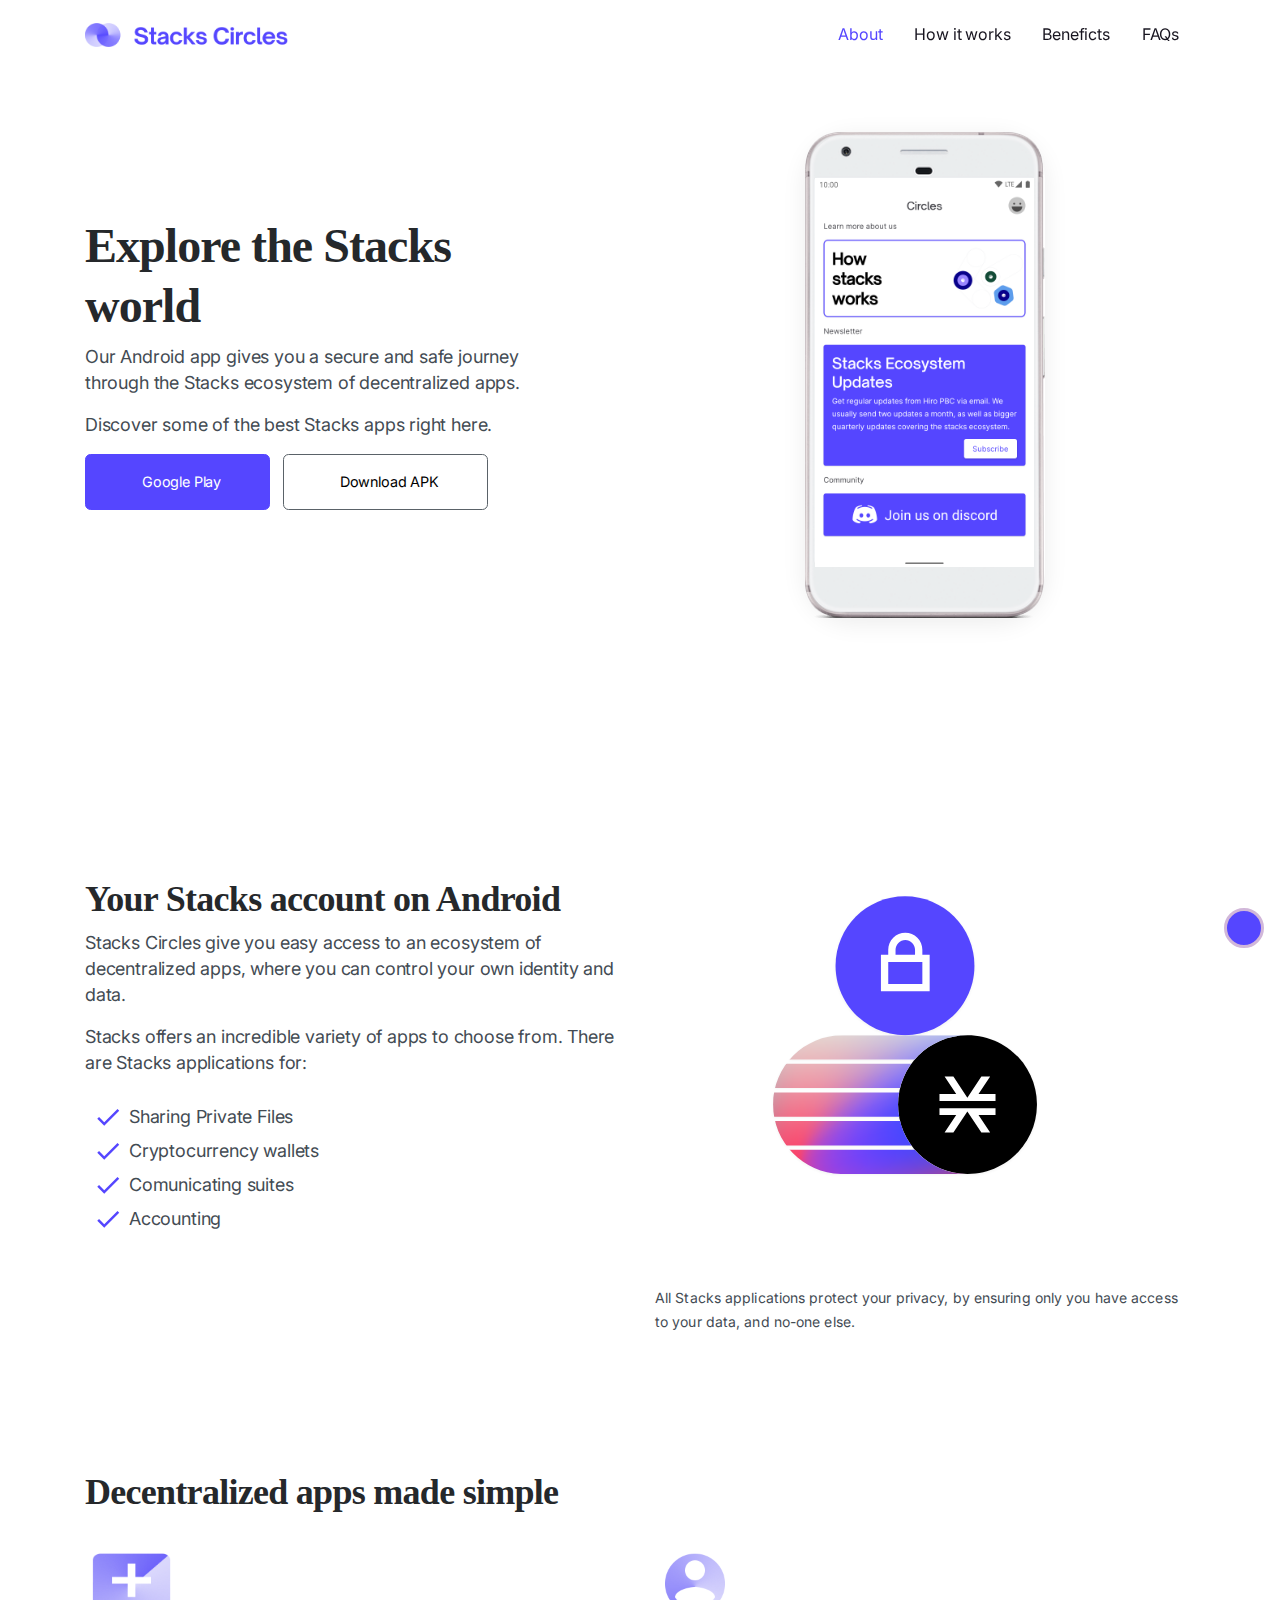
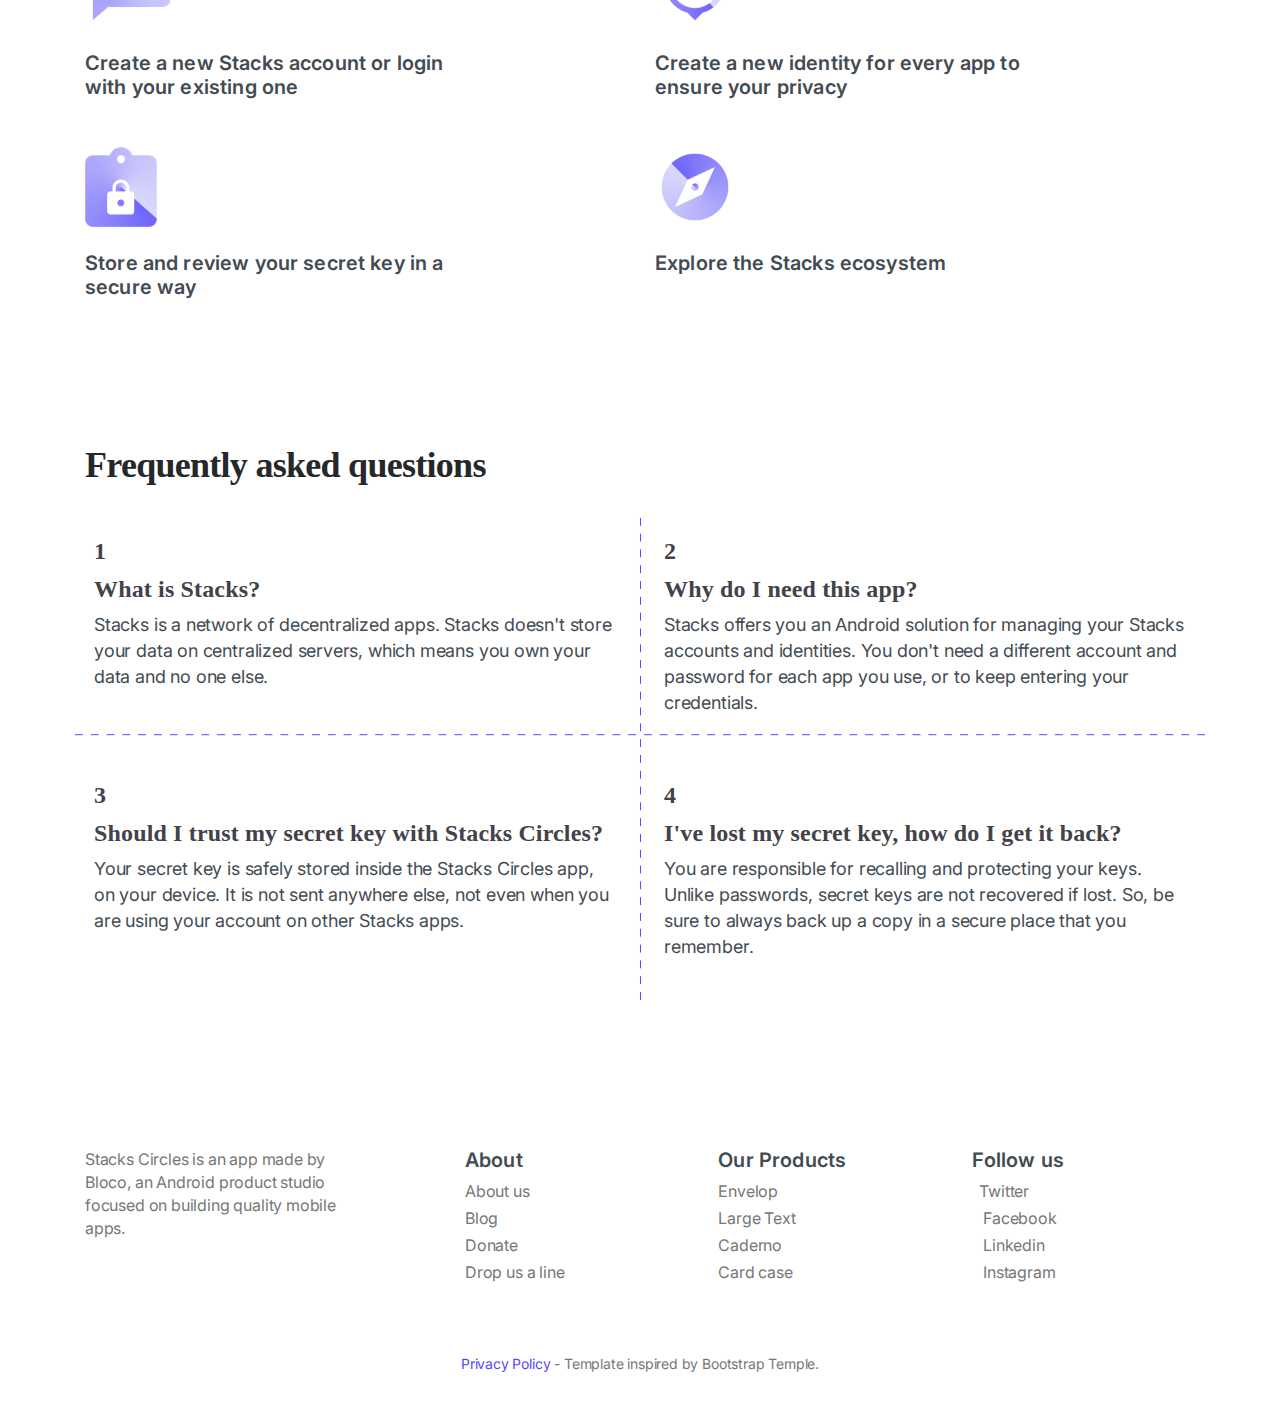
==== commit 479ed8cf: "Tweak h2" ====
--- a/index.html
+++ b/index.html
@@ -133,7 +133,7 @@
     <div class="container">
       <div class="row">
         <div class="col col-12">
-          <h2 class="how-it-works__title mb-5">Frequently asked questions</h2>
+          <h2 class="how-it-works__title mb-4">Frequently asked questions</h2>
         </div>
         <div class="how-it-works__text-container col-12">
           <div class="row">
--- a/css/style.violet.css
+++ b/css/style.violet.css
@@ -2047,8 +2047,8 @@
   font-family: 'OpenSauceOneBold';
   font-style: normal;
   font-weight: bold;
-  font-size: 40px;
-  line-height: 55px;
+  font-size: 36px;
+  line-height: 45px;
 
   letter-spacing: -0.02em;
   font-feature-settings: 'ss01' on;
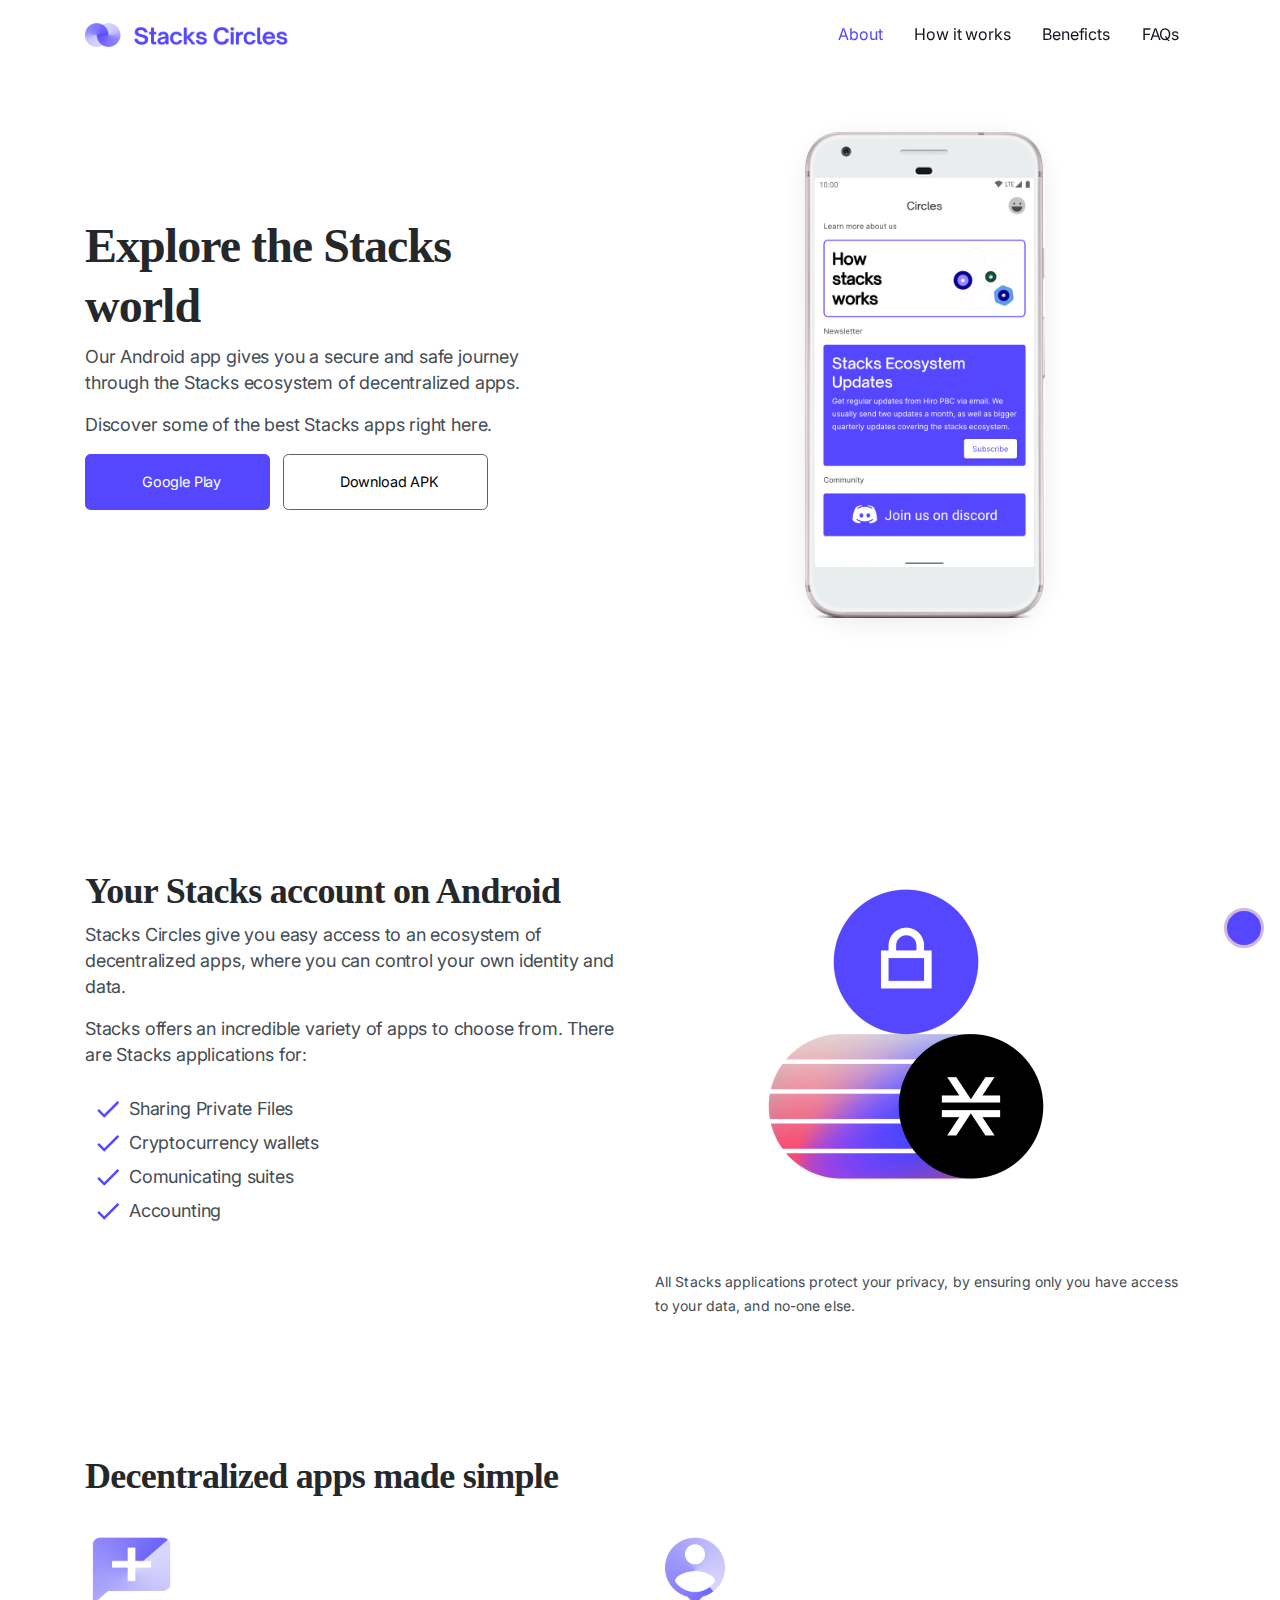
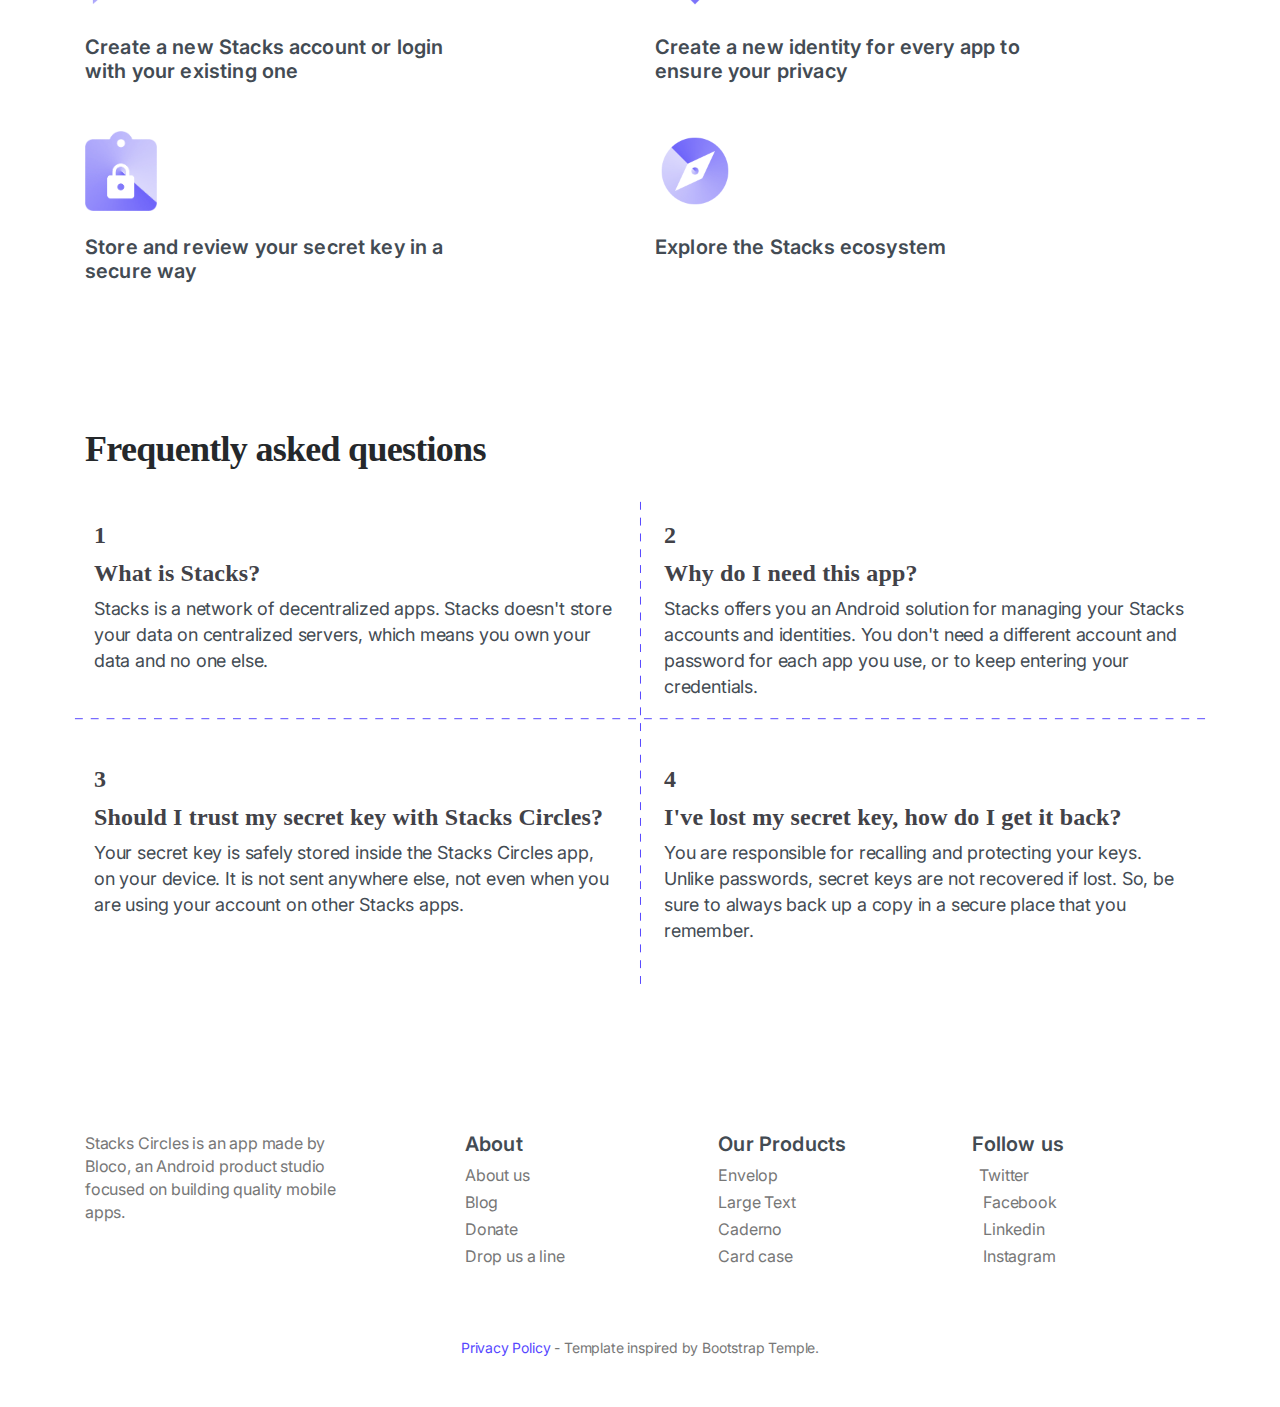
==== commit c01022ed: "Optimize images" ====
--- a/index.html
+++ b/index.html
@@ -94,7 +94,7 @@
           </ul>
         </div>
         <div class="col-lg-6 mb-5 mb-lg-0">
-          <img src="img/metaverse-stacks.svg" alt="stacks ecosystem" class="stacks-metaverse">
+          <img src="img/metaverse-stacks.png" alt="stacks ecosystem" class="stacks-metaverse">
           <p class="body3">All Stacks applications protect your privacy, by ensuring only you have access to your data, and no-one else.</p>
         </div>
       </div>
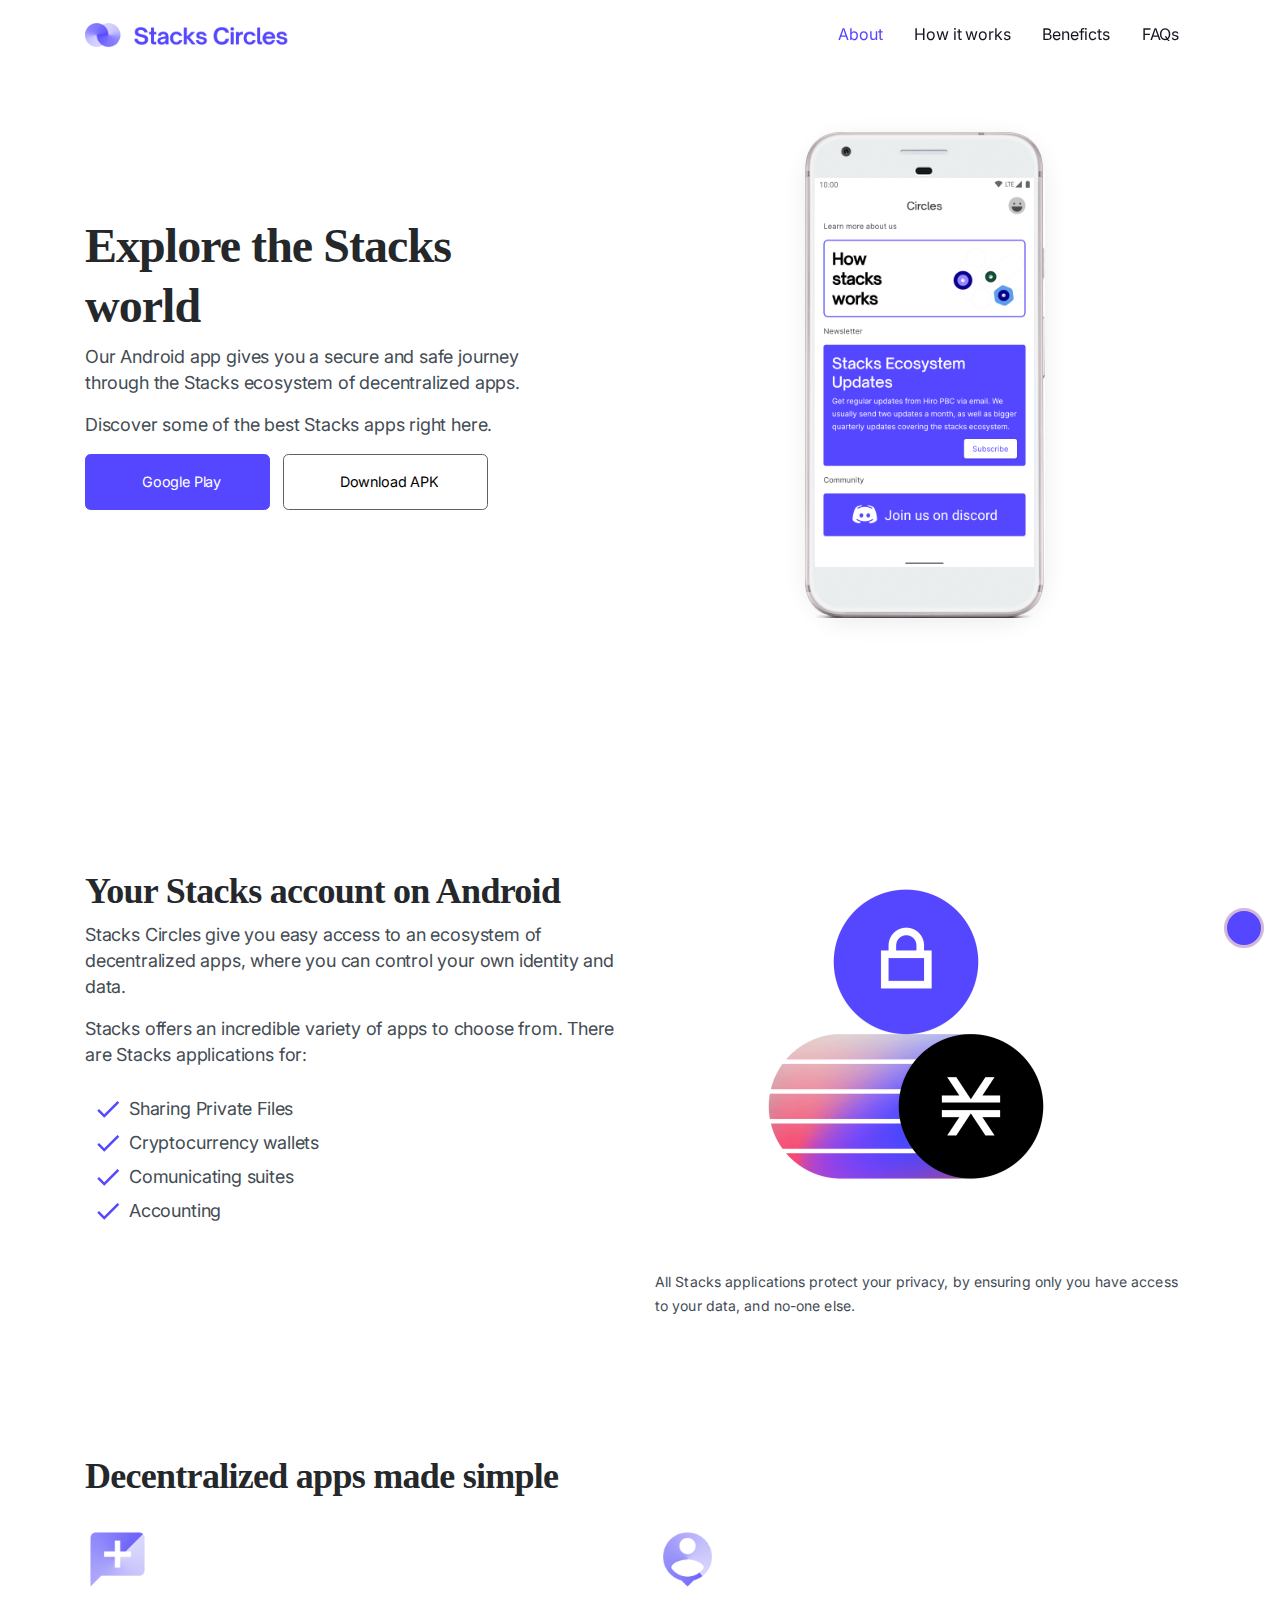
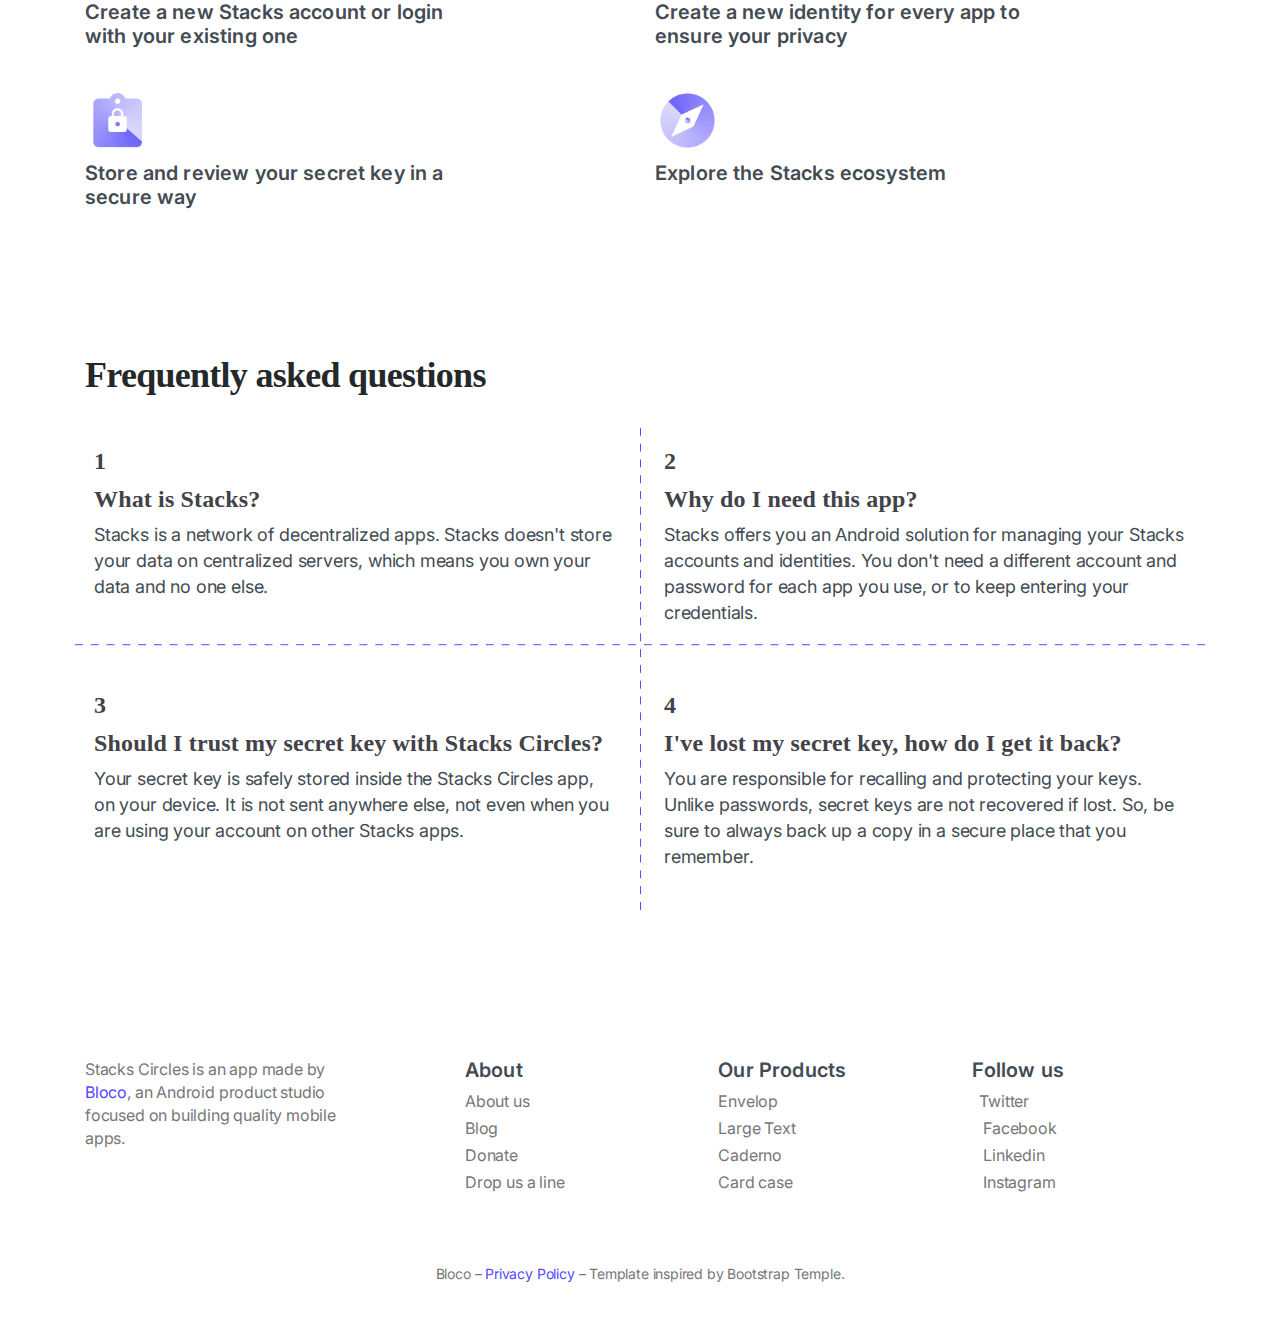
==== commit ec674038: "Final fixes" ====
--- a/index.html
+++ b/index.html
@@ -103,28 +103,28 @@
   <section class="bg-center" id="benefits">
     <div class="container">
       <div class="row align-items-center">
-        <div class="col-lg-6 mb-5 mb-lg-0">
+        <div class="col-lg-6 mb-5 mb-lg-1">
           <h2>Decentralized apps made simple</h2>
         </div>
       </div>
       <div class="row">
         <div class="col mb-4 mb-lg-0">
-          <img src="img/add_account.png" alt="stacks ecosystem" height="80" class="mt-4">
-          <h4 class="w-75 my-4 h5">Create a new Stacks account or login with your existing one</h4>
-        </div>
-        <div class="col mb-4 mb-lg-0">
-          <img src="img/person_pin.png" alt="stacks ecosystem" height="80" class="mt-4">
-          <h4 class="w-75 my-4 h5">Create a new identity for every app to ensure your privacy</h4>
-        </div>
-      </div>
-      <div class="row">
-        <div class="col mb-4 mb-lg-0">
-          <img src="img/store.png" alt="stacks ecosystem" height="80" class="mt-4">
-          <h4 class="w-75 my-4 h5">Store and review your secret key in a secure way</h4>
-        </div>
-        <div class="col mb-4 mb-lg-0">
-          <img src="img/explore.png" alt="stacks ecosystem" height="80" class="mt-4">
-          <h4 class="w-75 my-4 h5">Explore the Stacks ecosystem</h4>
+          <img src="img/add_account.png" alt="stacks ecosystem" height="65" class="mt-3">
+          <h4 class="w-75 mt-2 mb-4 h5">Create a new Stacks account or login with your existing one</h4>
+        </div>
+        <div class="col mb-4 mb-lg-0">
+          <img src="img/person_pin.png" alt="stacks ecosystem" height="65" class="mt-3">
+          <h4 class="w-75 mt-2 mb-4 h5">Create a new identity for every app to ensure your privacy</h4>
+        </div>
+      </div>
+      <div class="row">
+        <div class="col mb-4 mb-lg-0">
+          <img src="img/store.png" alt="stacks ecosystem" height="65" class="mt-3">
+          <h4 class="w-75 mt-2 mb-4 h5">Store and review your secret key in a secure way</h4>
+        </div>
+        <div class="col mb-4 mb-lg-0">
+          <img src="img/explore.png" alt="stacks ecosystem" height="65" class="mt-3">
+          <h4 class="w-75 mt-2 mb-4 h5">Explore the Stacks ecosystem</h4>
         </div>
       </div>
     </div>
@@ -169,7 +169,7 @@
     <div class="container section-padding-y">
       <div class="row">
         <div class="col-12 col-md-3 mb-4 mb-lg-0">
-          <p class="text-muted">Stacks Circles is an app made by Bloco, an Android product studio focused on building quality mobile apps.</p>
+          <p class="text-muted">Stacks Circles is an app made by <a href="https://www.bloco.io">Bloco</a>, an Android product studio focused on building quality mobile apps.</p>
         </div>
         <div class="col-12 col-md offset-md-1 mb-4 mb-lg-0">
           <h3 class="h5 mb-2">About</h3>
@@ -209,7 +209,7 @@
     <div class="copyrights">
       <div class="container text-center py-4">
         <p class="mb-0 text-muted text-sm">
-          <a href="privacy">Privacy Policy</a> - Template inspired by <a
+          Bloco – <a href="privacy">Privacy Policy</a> – Template inspired by <a
             href="https://bootstraptemple.com" class="text-reset">Bootstrap Temple</a>.
           </p>
       </div>
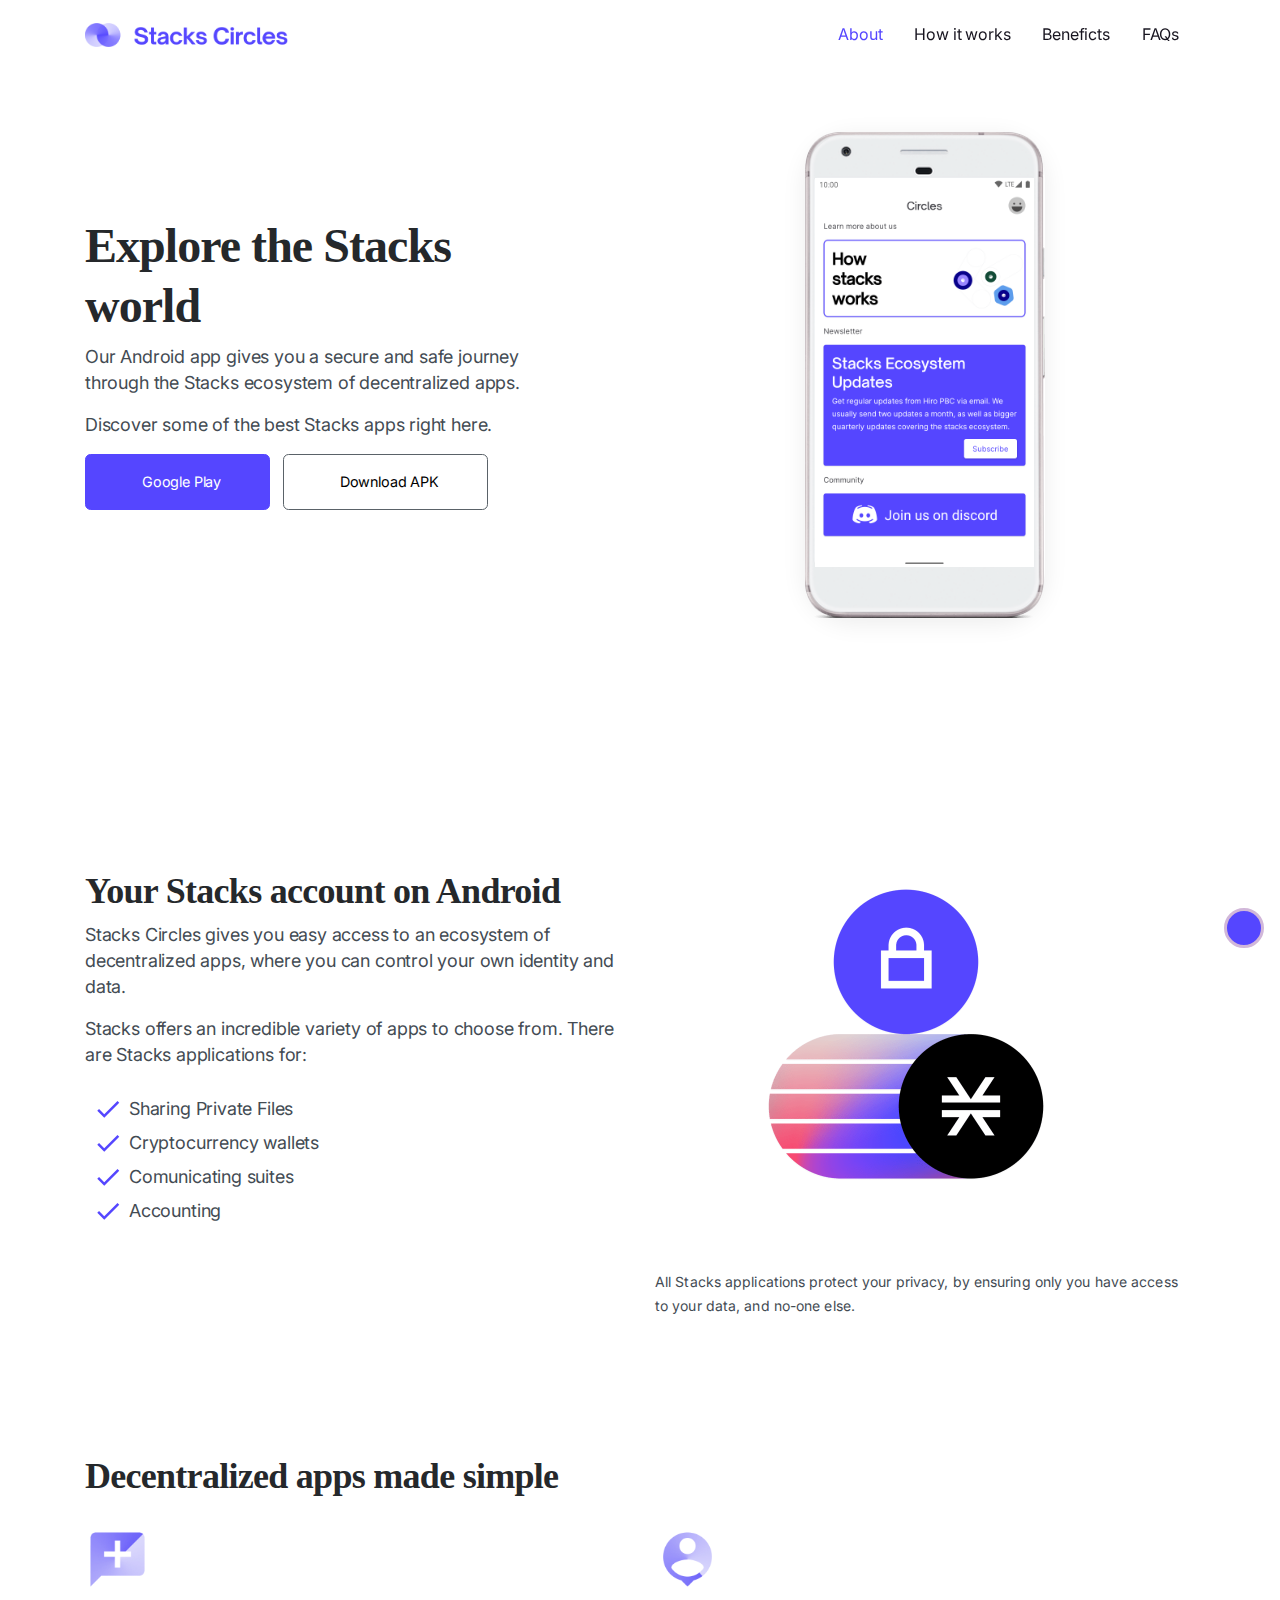
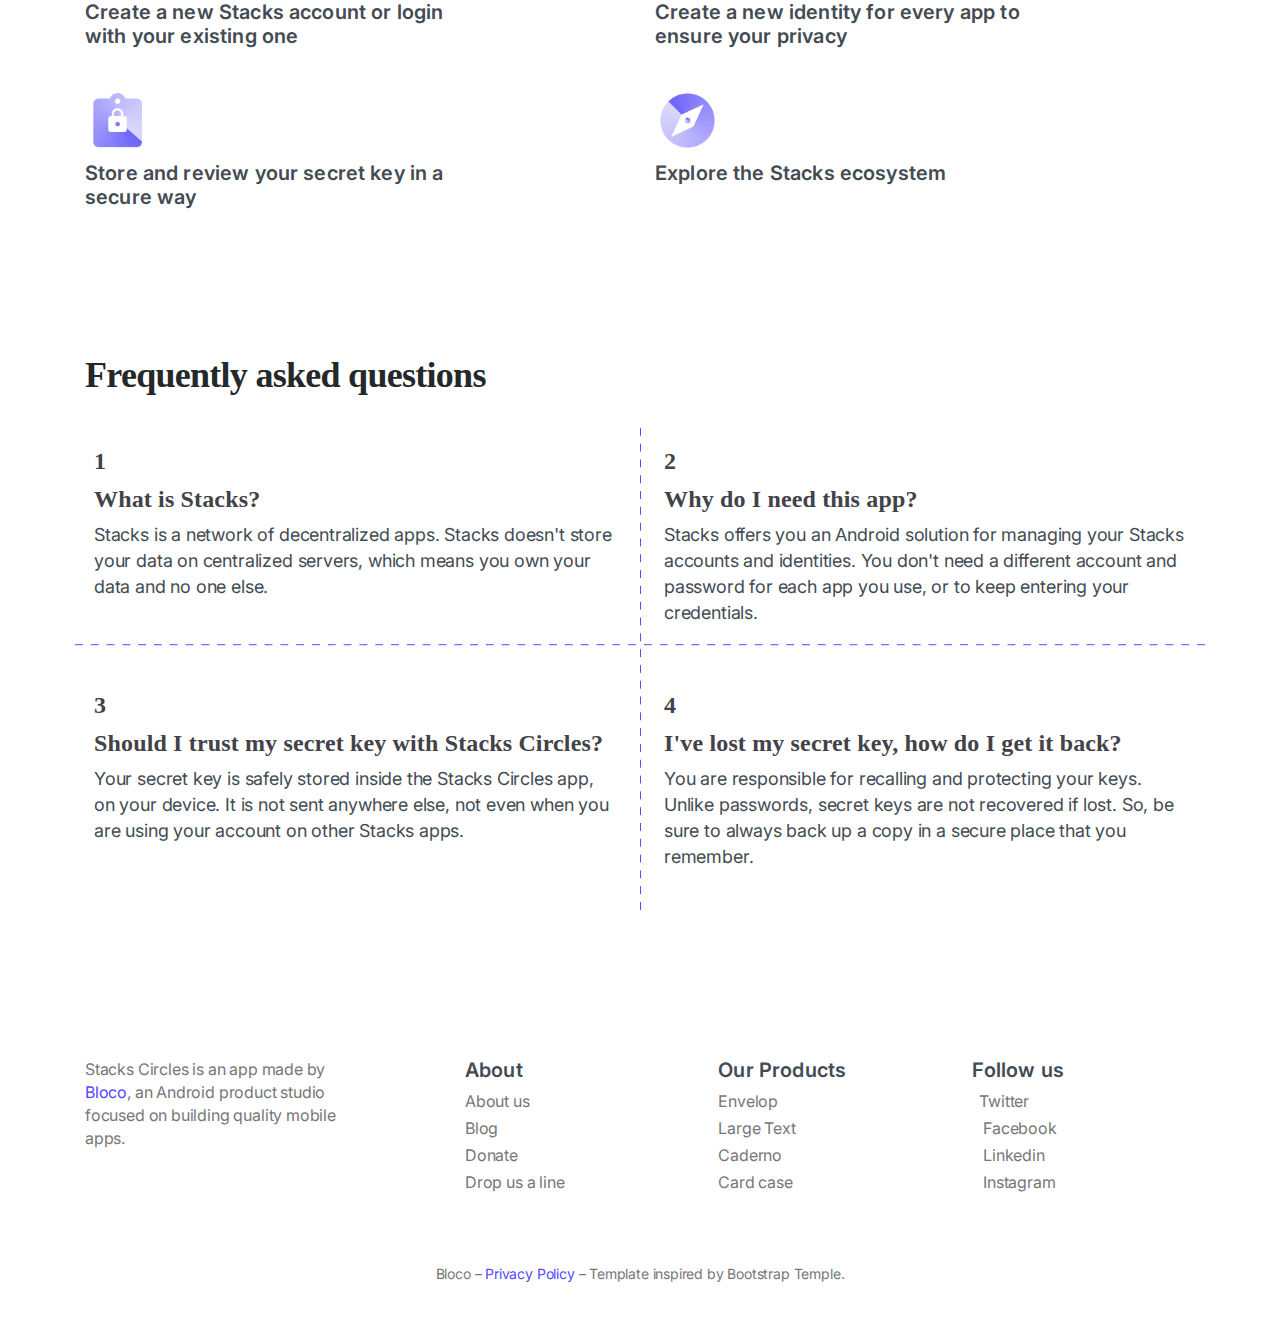
==== commit 4b2c1bdf: "Fix typo" ====
--- a/index.html
+++ b/index.html
@@ -84,7 +84,7 @@
       <div class="row align-items-center">
         <div class="col-lg-6">
           <h2>Your Stacks account on Android</h2>
-          <p><a class="bodyLink" href="https://www.stacks.co/">Stacks</a> Circles give you easy access to an ecosystem of decentralized apps, where you can control your own identity and data.</p> 
+          <p><a class="bodyLink" href="https://www.stacks.co/">Stacks</a> Circles gives you easy access to an ecosystem of decentralized apps, where you can control your own identity and data.</p> 
           <p>Stacks offers an incredible variety of apps to choose from. There are Stacks applications for:</p>
           <ul class="list-check px-2 py-2">
             <li>Sharing Private Files</li>
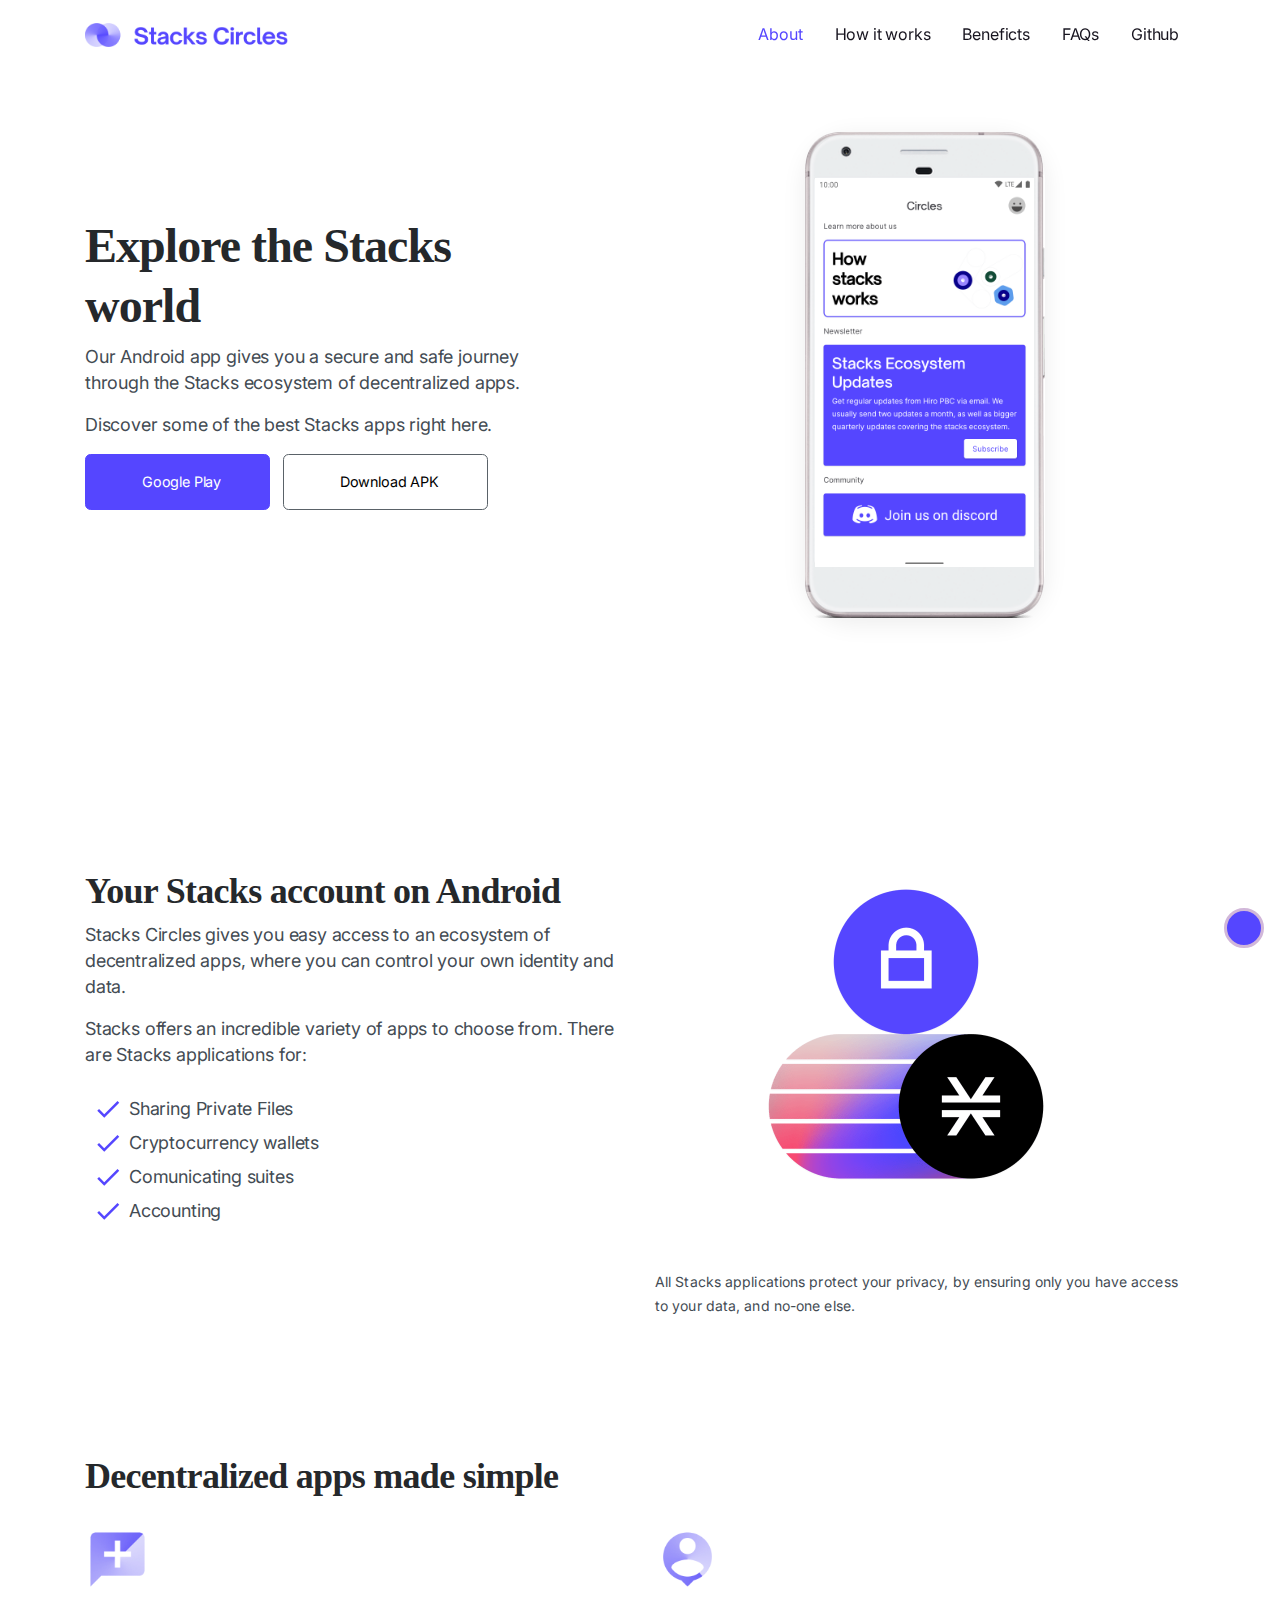
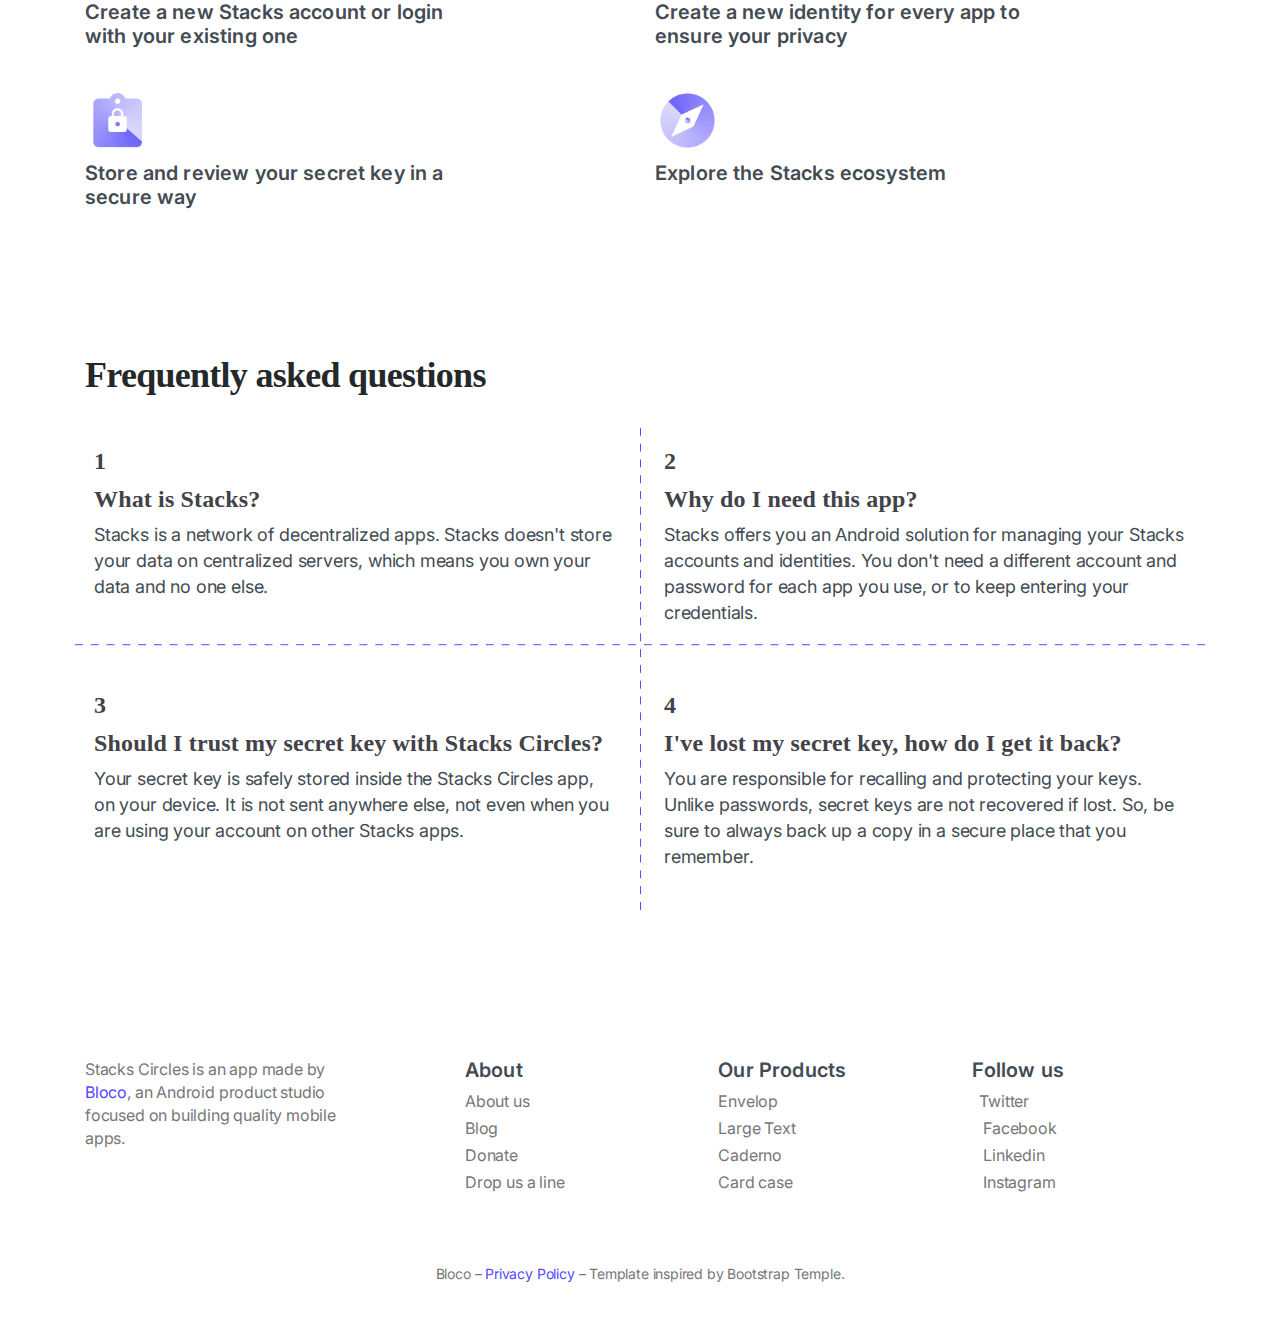
==== commit f14d9c2c: "added: github link on the header" ====
--- a/index.html
+++ b/index.html
@@ -45,6 +45,7 @@
             <li class="nav-item"><a class="nav-link link-scroll" href="#how-it-works">How it works</a></li>
             <li class="nav-item"><a class="nav-link link-scroll" href="#benefits">Beneficts</a></li>
             <li class="nav-item"><a class="nav-link link-scroll" href="#faqs">FAQs</a></li>
+            <li class="nav-item"><a class="nav-link" href="https://github.com/blocoio/stacks-circles-app">Github</a></li>
           </ul>
         </div>
       </div>
@@ -94,7 +95,7 @@
           </ul>
         </div>
         <div class="col-lg-6 mb-5 mb-lg-0">
-          <img src="img/metaverse-stacks.png" alt="stacks ecosystem" class="stacks-metaverse">
+          <img src="img/metaverse-stacks.png" alt="stacks ecosystem" width="100%" class="stacks-metaverse">
           <p class="body3">All Stacks applications protect your privacy, by ensuring only you have access to your data, and no-one else.</p>
         </div>
       </div>
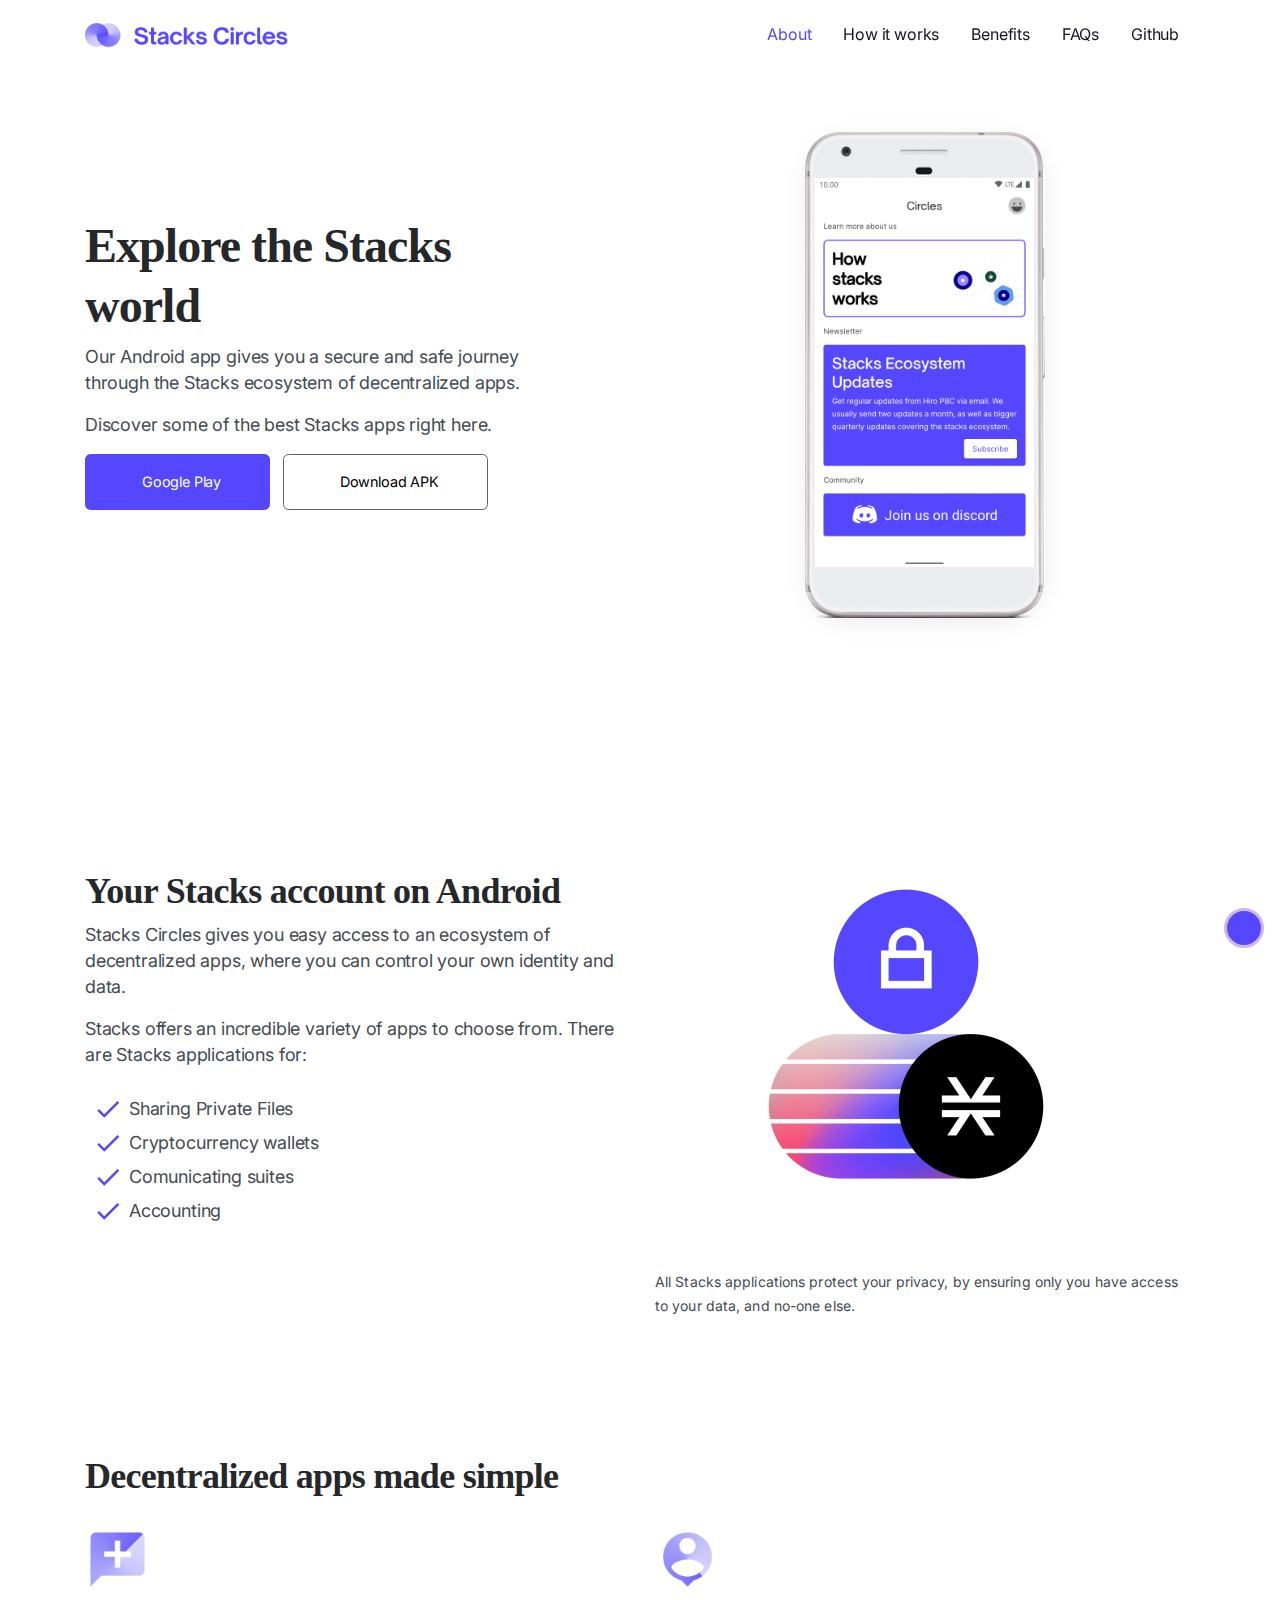
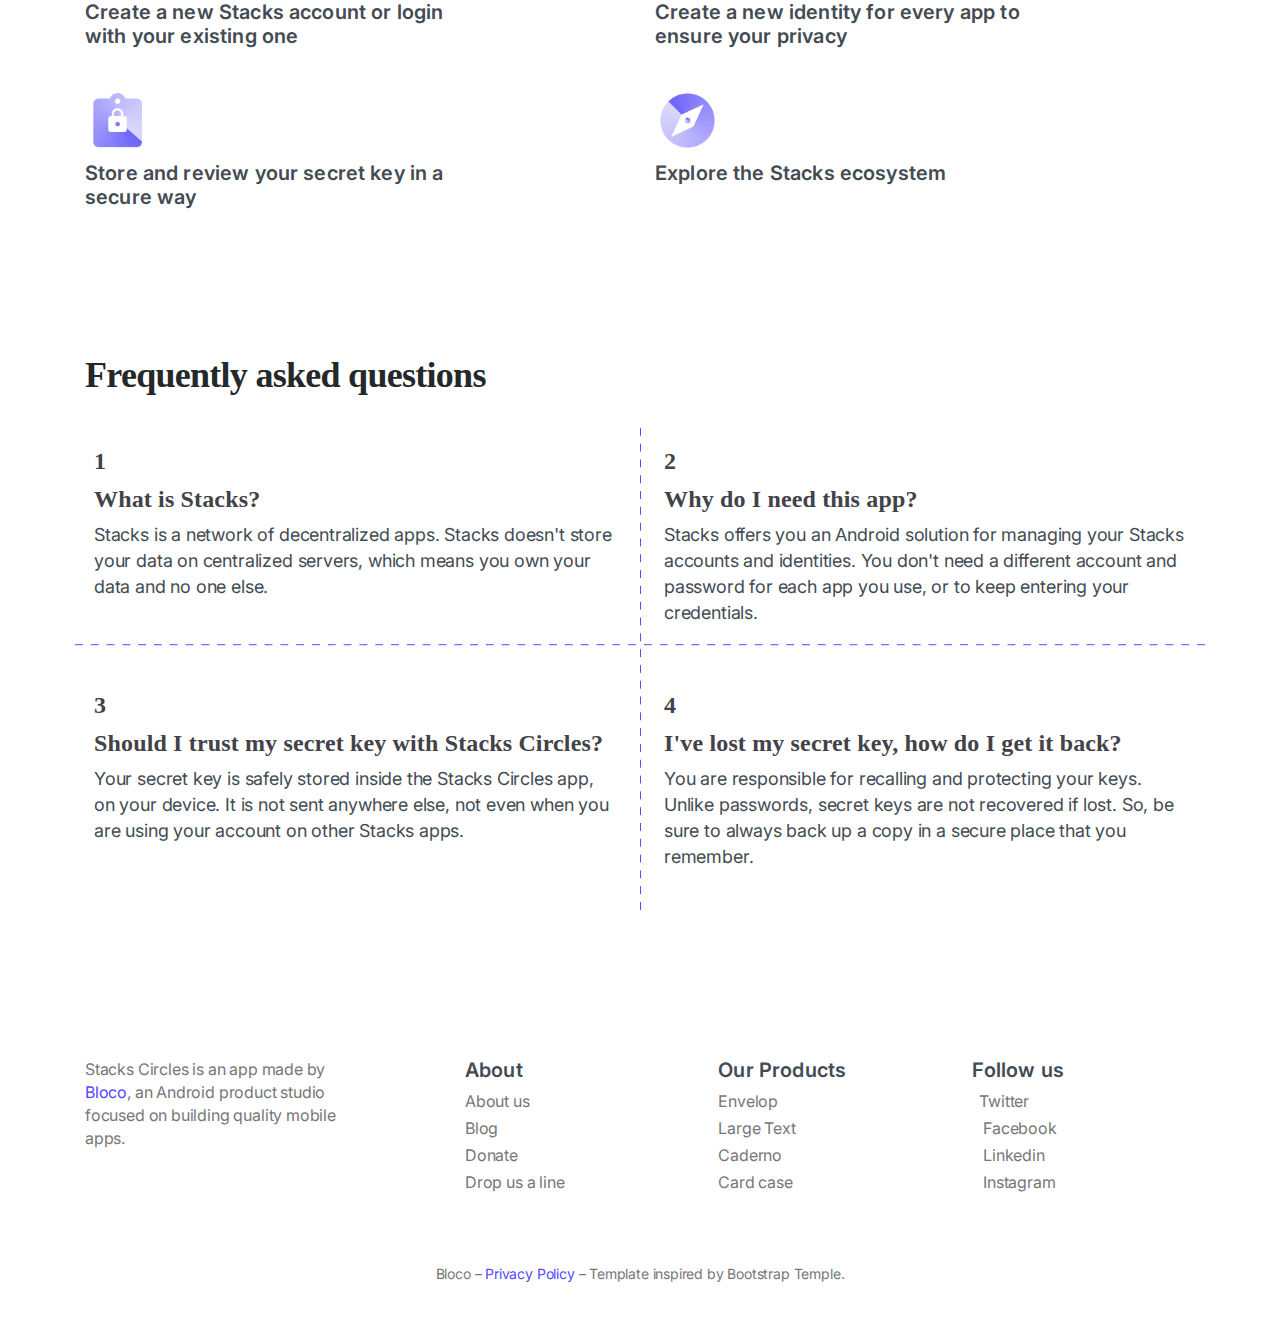
==== commit 0069184a: "fixed: typo" ====
--- a/index.html
+++ b/index.html
@@ -43,7 +43,7 @@
             <li class="nav-item"><a class="nav-link link-scroll active" href="#about">About<span
                   class="sr-only">(current)</span></a></li>
             <li class="nav-item"><a class="nav-link link-scroll" href="#how-it-works">How it works</a></li>
-            <li class="nav-item"><a class="nav-link link-scroll" href="#benefits">Beneficts</a></li>
+            <li class="nav-item"><a class="nav-link link-scroll" href="#benefits">Benefits</a></li>
             <li class="nav-item"><a class="nav-link link-scroll" href="#faqs">FAQs</a></li>
             <li class="nav-item"><a class="nav-link" href="https://github.com/blocoio/stacks-circles-app">Github</a></li>
           </ul>
